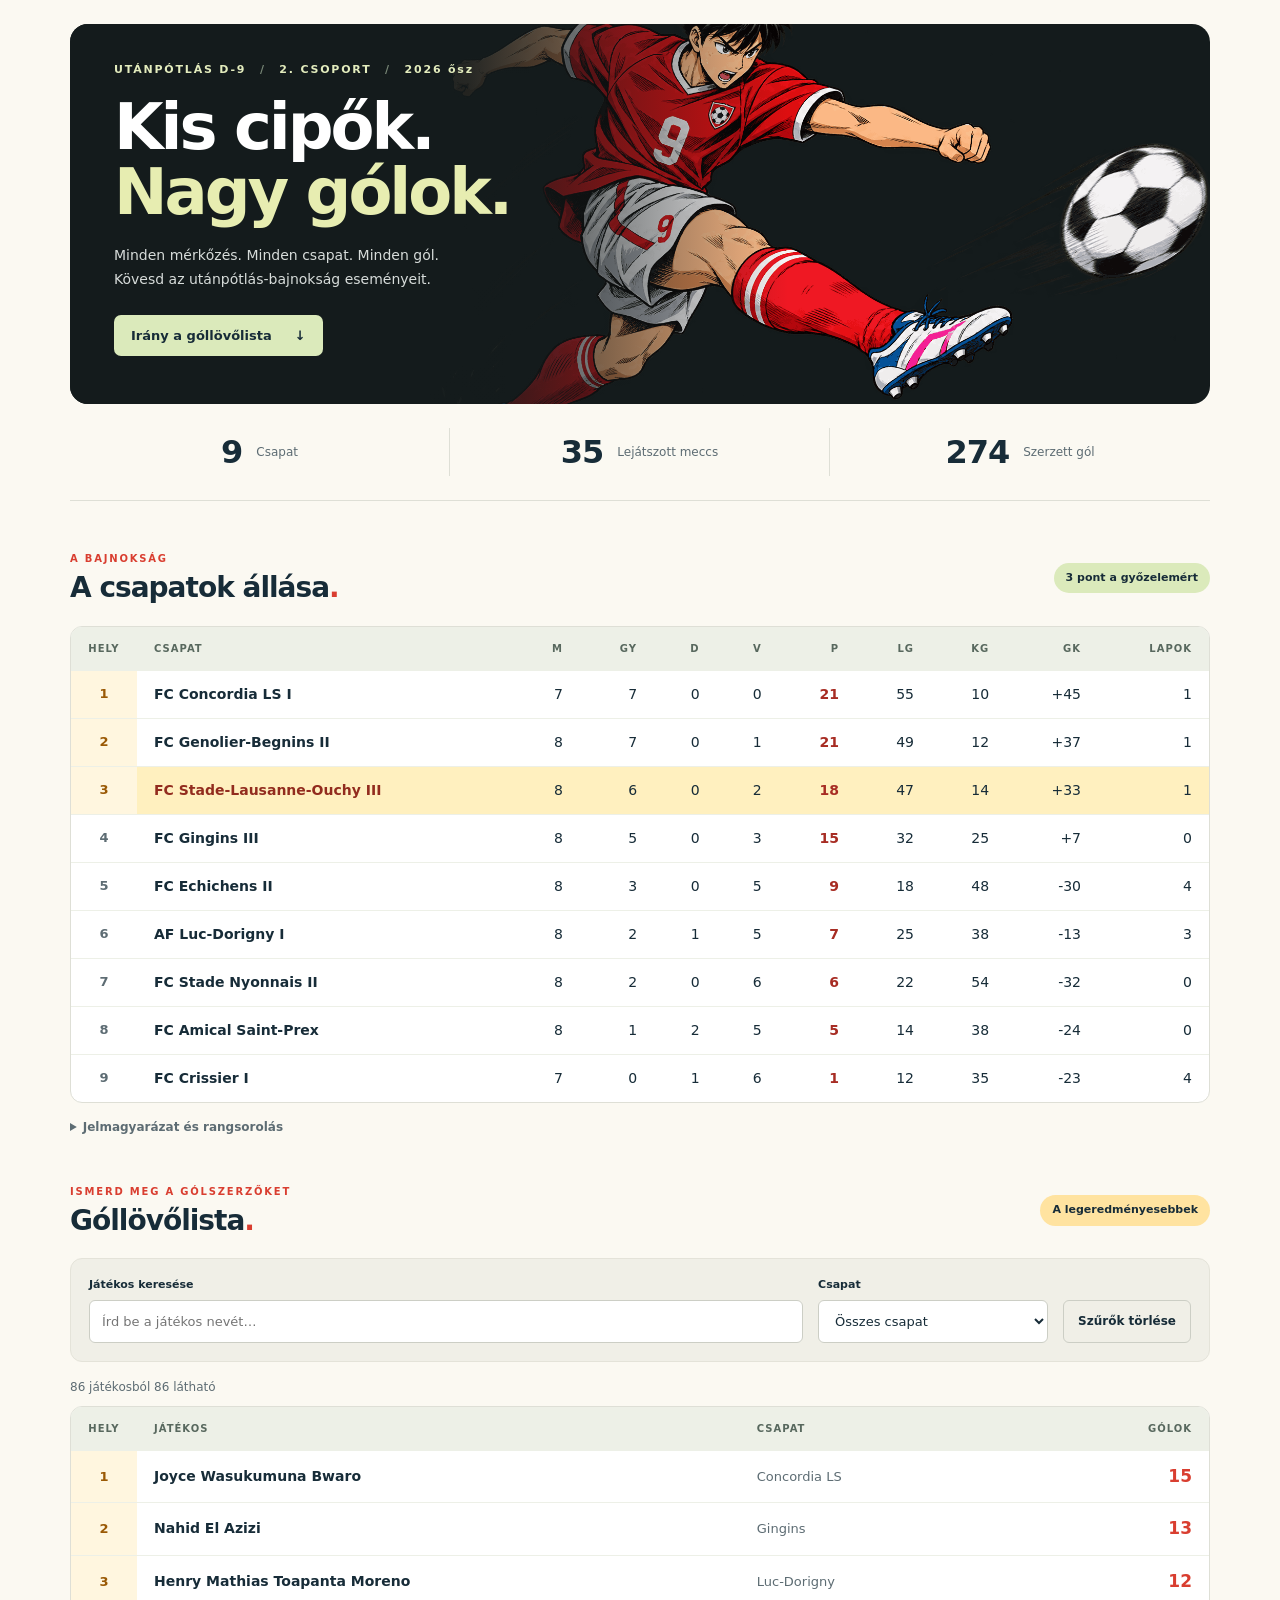
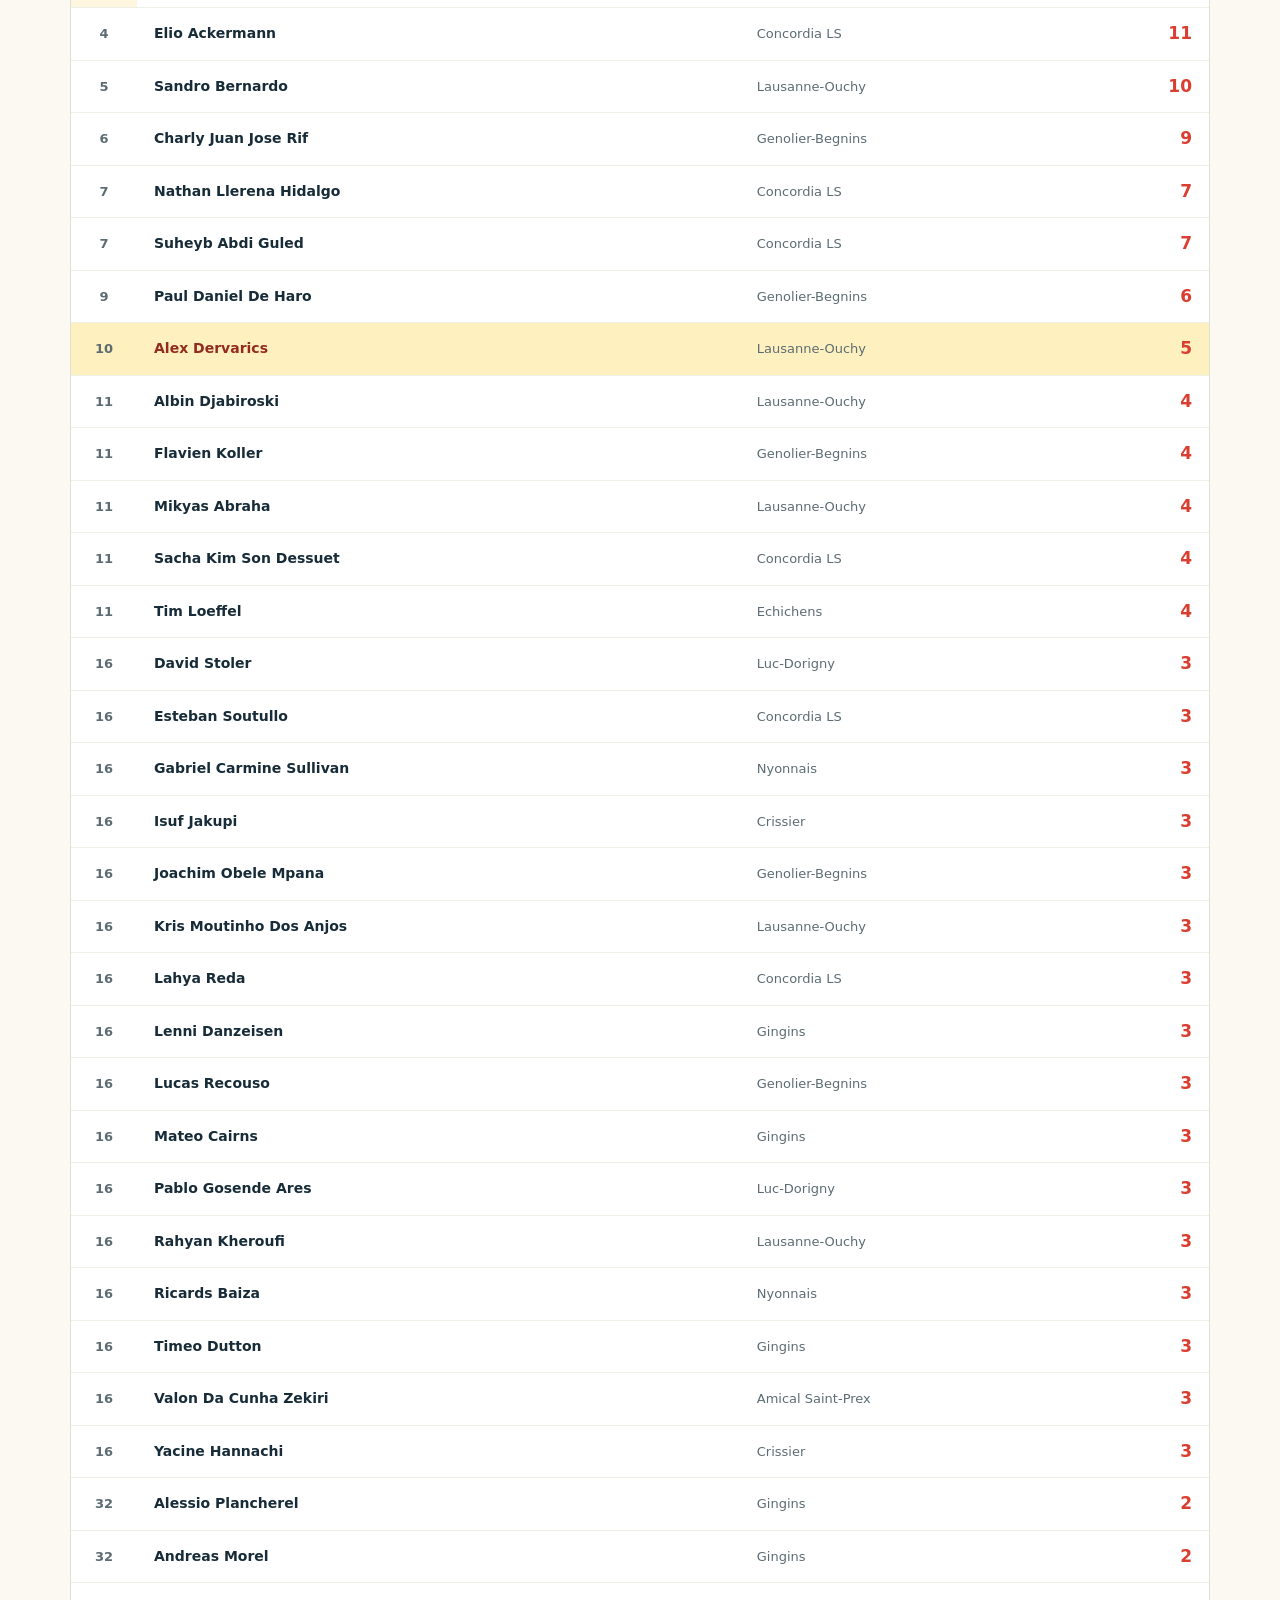
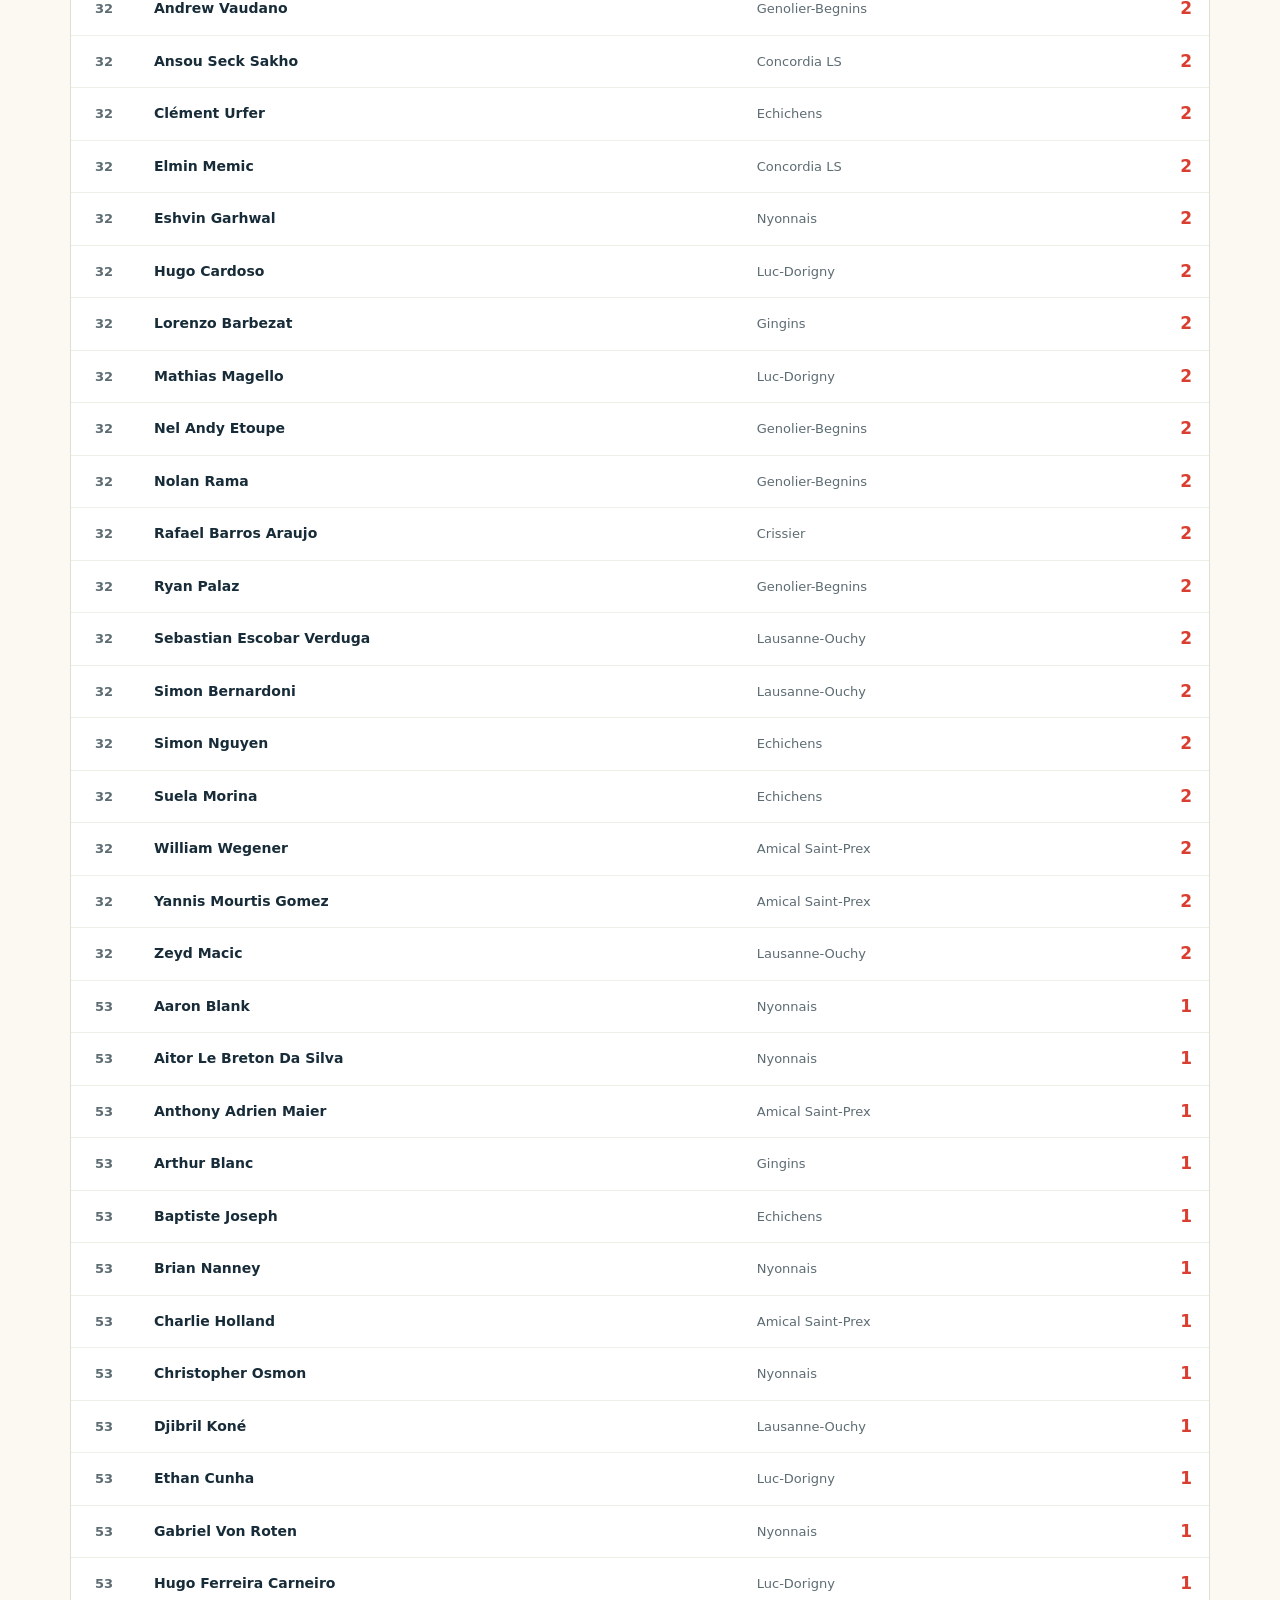
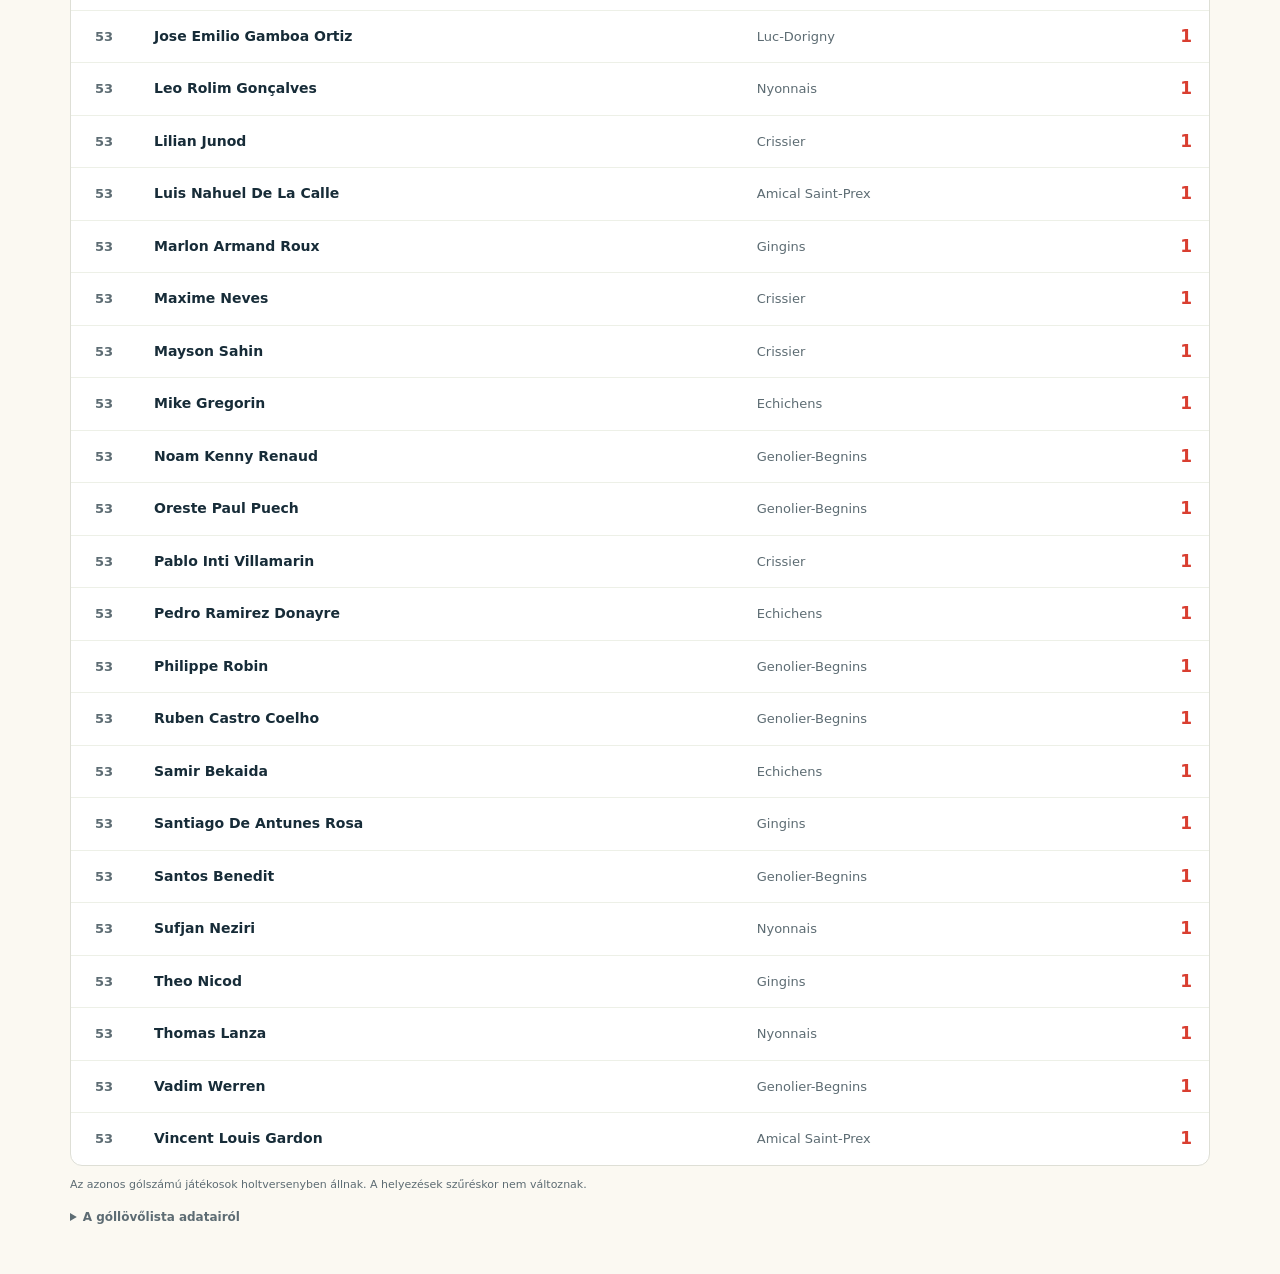
==== foci/index.html @ 8357b00b "adding the kids soccer standing for 2026nov14" ====
<!doctype html>
<html lang="hu">
<head>
<meta charset="utf-8">
<meta name="viewport" content="width=device-width, initial-scale=1">
<title>Juniors D-9 · Tabella és góllövőlista</title>
<link rel="stylesheet" href="page.css">
</head>
<body>

<main>
<section class="hero" aria-labelledby="hero-title">
<img class="striker" src="striker.png" alt="Piros mezben labdába rúgó futballistát ábrázoló illusztráció">
<div class="hero-copy"><p class="eyebrow">UTÁNPÓTLÁS D-9 <span> / </span> 2. CSOPORT <span> / </span> 2026 ősz</p><h1 id="hero-title">Kis cipők.<br><span>Nagy gólok.</span></h1><p class="hero-description">Minden mérkőzés. Minden csapat. Minden gól.<br>Kövesd az utánpótlás-bajnokság eseményeit.</p><a class="hero-link" href="#scorers">Irány a góllövőlista <span aria-hidden="true">↓</span></a></div>

</section>
<div class="stats" aria-label="A bajnokság számokban"><div><strong>9</strong><span>Csapat</span></div><div><strong>35</strong><span>Lejátszott meccs</span></div><div><strong>274</strong><span>Szerzett gól</span></div></div>
<section id="standings" class="section" aria-labelledby="standings-title">
<div class="section-heading"><div><p class="eyebrow">A BAJNOKSÁG</p><h2 id="standings-title">A csapatok állása<span class="accent">.</span></h2></div><span class="section-tag">3 pont a győzelemért</span></div>
<div class="scroll standings" role="region" aria-label="Csapatok tabellája" tabindex="0"><table aria-label="Csapatok tabellája"><thead><tr><th scope="col">Hely</th><th scope="col">Csapat</th><th scope="col">M</th><th scope="col">Gy</th><th scope="col">D</th><th scope="col">V</th><th scope="col">P</th><th scope="col">LG</th><th scope="col">KG</th><th scope="col">GK</th><th scope="col">Lapok</th></tr></thead><tbody><tr class="rank-top"><td>1</td><td>FC Concordia LS I</td><td>7</td><td>7</td><td>0</td><td>0</td><td>21</td><td>55</td><td>10</td><td>+45</td><td>1</td></tr><tr class="rank-top"><td>2</td><td>FC Genolier-Begnins II</td><td>8</td><td>7</td><td>0</td><td>1</td><td>21</td><td>49</td><td>12</td><td>+37</td><td>1</td></tr><tr class="rank-top highlight"><td>3</td><td>FC Stade-Lausanne-Ouchy III</td><td>8</td><td>6</td><td>0</td><td>2</td><td>18</td><td>47</td><td>14</td><td>+33</td><td>1</td></tr><tr class=""><td>4</td><td>FC Gingins III</td><td>8</td><td>5</td><td>0</td><td>3</td><td>15</td><td>32</td><td>25</td><td>+7</td><td>0</td></tr><tr class=""><td>5</td><td>FC Echichens II</td><td>8</td><td>3</td><td>0</td><td>5</td><td>9</td><td>18</td><td>48</td><td>-30</td><td>4</td></tr><tr class=""><td>6</td><td>AF Luc-Dorigny I</td><td>8</td><td>2</td><td>1</td><td>5</td><td>7</td><td>25</td><td>38</td><td>-13</td><td>3</td></tr><tr class=""><td>7</td><td>FC Stade Nyonnais II</td><td>8</td><td>2</td><td>0</td><td>6</td><td>6</td><td>22</td><td>54</td><td>-32</td><td>0</td></tr><tr class=""><td>8</td><td>FC Amical Saint-Prex</td><td>8</td><td>1</td><td>2</td><td>5</td><td>5</td><td>14</td><td>38</td><td>-24</td><td>0</td></tr><tr class=""><td>9</td><td>FC Crissier I</td><td>7</td><td>0</td><td>1</td><td>6</td><td>1</td><td>12</td><td>35</td><td>-23</td><td>4</td></tr></tbody></table></div>
<details class="table-key"><summary>Jelmagyarázat és rangsorolás</summary><p>M: mérkőzés · Gy: győzelem · D: döntetlen · V: vereség · P: pont · LG: lőtt gól · KG: kapott gól · GK: gólkülönbség.</p><p>A lapok száma a beszámított mérkőzések jegyzőkönyvében rögzített sárga és piros lapokat tartalmazza; minden lap egynek számít. 0 lapot nem sikerült csapathoz rendelni. A jegyzőkönyvek hiányosak lehetnek. A lapok száma a fair playről ad tájékoztatást, és nem befolyásolja a tabellát.</p><p>A sorrendet a pontszám, a gólkülönbség, a lőtt gólok száma, végül a csapat neve határozza meg. Ez eltérhet a bajnokság hivatalos szabályaitól.</p></details>
</section>
<section id="scorers" class="section" aria-labelledby="scorers-title">
<div class="section-heading"><div><p class="eyebrow">ISMERD MEG A GÓLSZERZŐKET</p><h2 id="scorers-title">Góllövőlista<span class="accent">.</span></h2></div><span class="section-tag gold">A legeredményesebbek</span></div>
<div class="filters" hidden><div class="search-field"><label for="player-search">Játékos keresése</label><input id="player-search" type="search" placeholder="Írd be a játékos nevét…" autocomplete="off"></div><div class="team-field"><label for="team-filter">Csapat</label><select id="team-filter"><option value="">Összes csapat</option></select></div><button id="reset" type="button">Szűrők törlése</button></div>
<p id="filter-status" class="filter-status" role="status" hidden></p>
<div class="scroll scorers" role="region" aria-label="Góllövőlista" tabindex="0"><table aria-label="Góllövőlista"><thead><tr><th scope="col">Hely</th><th scope="col">Játékos</th><th scope="col">Csapat</th><th scope="col">Gólok</th></tr></thead><tbody><tr class="rank-top"><td>1</td><td>Joyce Wasukumuna Bwaro</td><td>Concordia LS</td><td>15</td></tr><tr class="rank-top"><td>2</td><td>Nahid El Azizi</td><td>Gingins</td><td>13</td></tr><tr class="rank-top"><td>3</td><td>Henry Mathias Toapanta Moreno</td><td>Luc-Dorigny</td><td>12</td></tr><tr class=""><td>4</td><td>Elio Ackermann</td><td>Concordia LS</td><td>11</td></tr><tr class=""><td>5</td><td>Sandro Bernardo</td><td>Lausanne-Ouchy</td><td>10</td></tr><tr class=""><td>6</td><td>Charly Juan Jose Rif</td><td>Genolier-Begnins</td><td>9</td></tr><tr class=""><td>7</td><td>Nathan Llerena Hidalgo</td><td>Concordia LS</td><td>7</td></tr><tr class=""><td>7</td><td>Suheyb Abdi Guled</td><td>Concordia LS</td><td>7</td></tr><tr class=""><td>9</td><td>Paul Daniel De Haro</td><td>Genolier-Begnins</td><td>6</td></tr><tr class="highlight"><td>10</td><td>Alex Dervarics</td><td>Lausanne-Ouchy</td><td>5</td></tr><tr class=""><td>11</td><td>Albin Djabiroski</td><td>Lausanne-Ouchy</td><td>4</td></tr><tr class=""><td>11</td><td>Flavien Koller</td><td>Genolier-Begnins</td><td>4</td></tr><tr class=""><td>11</td><td>Mikyas Abraha</td><td>Lausanne-Ouchy</td><td>4</td></tr><tr class=""><td>11</td><td>Sacha Kim Son Dessuet</td><td>Concordia LS</td><td>4</td></tr><tr class=""><td>11</td><td>Tim Loeffel</td><td>Echichens</td><td>4</td></tr><tr class=""><td>16</td><td>David Stoler</td><td>Luc-Dorigny</td><td>3</td></tr><tr class=""><td>16</td><td>Esteban Soutullo</td><td>Concordia LS</td><td>3</td></tr><tr class=""><td>16</td><td>Gabriel Carmine Sullivan</td><td>Nyonnais</td><td>3</td></tr><tr class=""><td>16</td><td>Isuf Jakupi</td><td>Crissier</td><td>3</td></tr><tr class=""><td>16</td><td>Joachim Obele Mpana</td><td>Genolier-Begnins</td><td>3</td></tr><tr class=""><td>16</td><td>Kris Moutinho Dos Anjos</td><td>Lausanne-Ouchy</td><td>3</td></tr><tr class=""><td>16</td><td>Lahya Reda</td><td>Concordia LS</td><td>3</td></tr><tr class=""><td>16</td><td>Lenni Danzeisen</td><td>Gingins</td><td>3</td></tr><tr class=""><td>16</td><td>Lucas Recouso</td><td>Genolier-Begnins</td><td>3</td></tr><tr class=""><td>16</td><td>Mateo Cairns</td><td>Gingins</td><td>3</td></tr><tr class=""><td>16</td><td>Pablo Gosende Ares</td><td>Luc-Dorigny</td><td>3</td></tr><tr class=""><td>16</td><td>Rahyan Kheroufi</td><td>Lausanne-Ouchy</td><td>3</td></tr><tr class=""><td>16</td><td>Ricards Baiza</td><td>Nyonnais</td><td>3</td></tr><tr class=""><td>16</td><td>Timeo Dutton</td><td>Gingins</td><td>3</td></tr><tr class=""><td>16</td><td>Valon Da Cunha Zekiri</td><td>Amical Saint-Prex</td><td>3</td></tr><tr class=""><td>16</td><td>Yacine Hannachi</td><td>Crissier</td><td>3</td></tr><tr class=""><td>32</td><td>Alessio Plancherel</td><td>Gingins</td><td>2</td></tr><tr class=""><td>32</td><td>Andreas Morel</td><td>Gingins</td><td>2</td></tr><tr class=""><td>32</td><td>Andrew Vaudano</td><td>Genolier-Begnins</td><td>2</td></tr><tr class=""><td>32</td><td>Ansou Seck Sakho</td><td>Concordia LS</td><td>2</td></tr><tr class=""><td>32</td><td>Clément Urfer</td><td>Echichens</td><td>2</td></tr><tr class=""><td>32</td><td>Elmin Memic</td><td>Concordia LS</td><td>2</td></tr><tr class=""><td>32</td><td>Eshvin Garhwal</td><td>Nyonnais</td><td>2</td></tr><tr class=""><td>32</td><td>Hugo Cardoso</td><td>Luc-Dorigny</td><td>2</td></tr><tr class=""><td>32</td><td>Lorenzo Barbezat</td><td>Gingins</td><td>2</td></tr><tr class=""><td>32</td><td>Mathias Magello</td><td>Luc-Dorigny</td><td>2</td></tr><tr class=""><td>32</td><td>Nel Andy Etoupe</td><td>Genolier-Begnins</td><td>2</td></tr><tr class=""><td>32</td><td>Nolan Rama</td><td>Genolier-Begnins</td><td>2</td></tr><tr class=""><td>32</td><td>Rafael Barros Araujo</td><td>Crissier</td><td>2</td></tr><tr class=""><td>32</td><td>Ryan Palaz</td><td>Genolier-Begnins</td><td>2</td></tr><tr class=""><td>32</td><td>Sebastian Escobar Verduga</td><td>Lausanne-Ouchy</td><td>2</td></tr><tr class=""><td>32</td><td>Simon Bernardoni</td><td>Lausanne-Ouchy</td><td>2</td></tr><tr class=""><td>32</td><td>Simon Nguyen</td><td>Echichens</td><td>2</td></tr><tr class=""><td>32</td><td>Suela Morina</td><td>Echichens</td><td>2</td></tr><tr class=""><td>32</td><td>William Wegener</td><td>Amical Saint-Prex</td><td>2</td></tr><tr class=""><td>32</td><td>Yannis Mourtis Gomez</td><td>Amical Saint-Prex</td><td>2</td></tr><tr class=""><td>32</td><td>Zeyd Macic</td><td>Lausanne-Ouchy</td><td>2</td></tr><tr class=""><td>53</td><td>Aaron Blank</td><td>Nyonnais</td><td>1</td></tr><tr class=""><td>53</td><td>Aitor Le Breton Da Silva</td><td>Nyonnais</td><td>1</td></tr><tr class=""><td>53</td><td>Anthony Adrien Maier</td><td>Amical Saint-Prex</td><td>1</td></tr><tr class=""><td>53</td><td>Arthur Blanc</td><td>Gingins</td><td>1</td></tr><tr class=""><td>53</td><td>Baptiste Joseph</td><td>Echichens</td><td>1</td></tr><tr class=""><td>53</td><td>Brian Nanney</td><td>Nyonnais</td><td>1</td></tr><tr class=""><td>53</td><td>Charlie Holland</td><td>Amical Saint-Prex</td><td>1</td></tr><tr class=""><td>53</td><td>Christopher Osmon</td><td>Nyonnais</td><td>1</td></tr><tr class=""><td>53</td><td>Djibril Koné</td><td>Lausanne-Ouchy</td><td>1</td></tr><tr class=""><td>53</td><td>Ethan Cunha</td><td>Luc-Dorigny</td><td>1</td></tr><tr class=""><td>53</td><td>Gabriel Von Roten</td><td>Nyonnais</td><td>1</td></tr><tr class=""><td>53</td><td>Hugo Ferreira Carneiro</td><td>Luc-Dorigny</td><td>1</td></tr><tr class=""><td>53</td><td>Jose Emilio Gamboa Ortiz</td><td>Luc-Dorigny</td><td>1</td></tr><tr class=""><td>53</td><td>Leo Rolim Gonçalves</td><td>Nyonnais</td><td>1</td></tr><tr class=""><td>53</td><td>Lilian Junod</td><td>Crissier</td><td>1</td></tr><tr class=""><td>53</td><td>Luis Nahuel De La Calle</td><td>Amical Saint-Prex</td><td>1</td></tr><tr class=""><td>53</td><td>Marlon Armand Roux</td><td>Gingins</td><td>1</td></tr><tr class=""><td>53</td><td>Maxime Neves</td><td>Crissier</td><td>1</td></tr><tr class=""><td>53</td><td>Mayson Sahin</td><td>Crissier</td><td>1</td></tr><tr class=""><td>53</td><td>Mike Gregorin</td><td>Echichens</td><td>1</td></tr><tr class=""><td>53</td><td>Noam Kenny Renaud</td><td>Genolier-Begnins</td><td>1</td></tr><tr class=""><td>53</td><td>Oreste Paul Puech</td><td>Genolier-Begnins</td><td>1</td></tr><tr class=""><td>53</td><td>Pablo Inti Villamarin</td><td>Crissier</td><td>1</td></tr><tr class=""><td>53</td><td>Pedro Ramirez Donayre</td><td>Echichens</td><td>1</td></tr><tr class=""><td>53</td><td>Philippe Robin</td><td>Genolier-Begnins</td><td>1</td></tr><tr class=""><td>53</td><td>Ruben Castro Coelho</td><td>Genolier-Begnins</td><td>1</td></tr><tr class=""><td>53</td><td>Samir Bekaida</td><td>Echichens</td><td>1</td></tr><tr class=""><td>53</td><td>Santiago De Antunes Rosa</td><td>Gingins</td><td>1</td></tr><tr class=""><td>53</td><td>Santos Benedit</td><td>Genolier-Begnins</td><td>1</td></tr><tr class=""><td>53</td><td>Sufjan Neziri</td><td>Nyonnais</td><td>1</td></tr><tr class=""><td>53</td><td>Theo Nicod</td><td>Gingins</td><td>1</td></tr><tr class=""><td>53</td><td>Thomas Lanza</td><td>Nyonnais</td><td>1</td></tr><tr class=""><td>53</td><td>Vadim Werren</td><td>Genolier-Begnins</td><td>1</td></tr><tr class=""><td>53</td><td>Vincent Louis Gardon</td><td>Amical Saint-Prex</td><td>1</td></tr></tbody></table></div>
<p id="empty" class="empty" hidden>Nincs találat. Próbálj másik nevet vagy csapatot.</p>
<p class="scorer-key">Az azonos gólszámú játékosok holtversenyben állnak. A helyezések szűréskor nem változnak.</p>
<details class="data-note"><summary>A góllövőlista adatairól</summary><p>239 név szerint rögzített gól és 4 öngól szerepel a jegyzőkönyvekben; a mérkőzések eredményei összesen 274 gólt tartalmaznak. 0 gól szerzőjét nem sikerült azonosítani. A gólszerzők adatai hiányosak lehetnek.</p><p>Az öngólok nem számítanak bele a játékosok góljainak számába. A hiányos meccsjegyzőkönyvek és a játék nélküli eredmények eltérést okozhatnak a gólszerzők és a mérkőzések góljainak összesítése között.</p></details>
</section>
</main>

<script src="page.js"></script>
</body>
</html>
---- foci/page.css ----
:root{--ink:#172c38;--muted:#5d6c73;--paper:#fbf9f2;--red:#d93e30;--line:#dedfd6;--green:#dbeabb;--gold:#ffe3a0}*{box-sizing:border-box}html{scroll-behavior:smooth;scroll-padding-top:24px}body{margin:0;background:var(--paper);color:var(--ink);font:16px/1.5 system-ui,-apple-system,BlinkMacSystemFont,"Segoe UI",sans-serif}a{color:inherit}button,input,select{font:inherit}button,a,input,select,summary{-webkit-tap-highlight-color:transparent}:focus-visible{outline:3px solid #217baf;outline-offset:4px}[hidden]{display:none!important}.topbar,main,footer{max-width:1140px;margin:auto}.topbar{display:flex;justify-content:space-between;align-items:center;gap:24px;padding:25px 0}.brand{text-decoration:none;font-size:17px;font-weight:900;letter-spacing:-.6px;display:flex;align-items:center;gap:9px}.brand-ball{font-size:25px}.junior{background:var(--green);padding:3px 7px;border-radius:4px;font-size:9px;letter-spacing:1px;margin-left:4px}nav{display:flex;gap:27px;font-size:13px;font-weight:700}nav a{text-decoration:none}nav a:hover{text-decoration:underline}.hero{position:relative;isolation:isolate;overflow:hidden;min-height:380px;background:#141b1c;border-radius:18px;color:white}.striker{position:absolute;right:0;top:0;width:69%;height:100%;object-fit:cover;object-position:center 45%;z-index:-2}.hero:after{content:"";position:absolute;inset:0;background:linear-gradient(90deg,#141b1c 24%,rgba(20,27,28,.92) 35%,rgba(20,27,28,0) 63%);z-index:-1}.hero-copy{padding:38px 44px;position:relative;max-width:500px}.eyebrow{font-size:11px;letter-spacing:1.8px;font-weight:850;margin:0 0 12px}.hero .eyebrow{color:#e3ecbd}.eyebrow span{padding:0 8px;color:#788777}h1{font-size:clamp(40px,5vw,64px);line-height:1.02;letter-spacing:-3px;margin:16px 0;font-weight:900}h1 span{color:#e7edb1}.hero-description{font-size:14px;color:#d7dcda;line-height:1.7;margin:19px 0 23px}.hero-link{display:inline-flex;gap:23px;align-items:center;background:var(--green);padding:11px 17px;border-radius:7px;color:var(--ink);font-size:13px;text-decoration:none;font-weight:800}.hero-link:hover{background:#eaf4d4}.hero-stamp{position:absolute;right:21px;top:22px;background:var(--gold);color:var(--ink);border-radius:50%;padding:16px 14px;line-height:1;font-size:14px;font-weight:900;transform:rotate(12deg);text-align:center;border:2px dashed #a87729}.stats{display:grid;grid-template-columns:repeat(3,1fr);margin:24px 0 50px;border-bottom:1px solid var(--line);padding-bottom:24px}.stats div{display:flex;align-items:center;justify-content:center;gap:14px;border-right:1px solid var(--line)}.stats div:last-child{border:0}.stats strong{font-size:32px;letter-spacing:-1px;font-weight:900}.stats span{font-size:12px;color:var(--muted)}.section{margin-bottom:48px}.section-heading{display:flex;align-items:center;justify-content:space-between;gap:15px;margin-bottom:21px}.section .eyebrow{color:var(--red);margin-bottom:5px;font-size:10px}h2{font-size:28px;line-height:1.2;letter-spacing:-1px;margin:0;font-weight:850}.accent{color:var(--red)}.section-tag{background:var(--green);font-size:11px;font-weight:750;padding:7px 12px;border-radius:20px;white-space:nowrap}.section-tag.gold{background:var(--gold)}.scroll{overflow-x:auto;border:1px solid var(--line);border-radius:12px;background:white}table{width:100%;border-collapse:collapse;white-space:nowrap;font-size:14px;font-variant-numeric:tabular-nums}th{text-align:left;font-size:10px;letter-spacing:1px;text-transform:uppercase;padding:14px 17px;background:#edf0e7;color:#58685e}td{padding:13px 17px;border-top:1px solid #edf0e7}tbody tr:hover{background:#f9fbf5}td:first-child,th:first-child{width:66px;text-align:center}td:first-child{font-size:13px;font-weight:800;color:var(--muted)}.rank-top td:first-child{color:#9a5905;background:#fff6df}.standings td:nth-child(2),.scorers td:nth-child(2){font-weight:700}.standings th:nth-child(n+3),.standings td:nth-child(n+3){text-align:right}.standings td:nth-child(7){font-weight:850;color:#a72c23}.scorers td:nth-child(3){color:var(--muted);font-size:13px}.scorers th:last-child,.scorers td:last-child{text-align:right}.scorers td:last-child{font-weight:850;color:var(--red);font-size:17px}.table-key,.data-note{font-size:12px;color:var(--muted);margin:15px 0}.table-key summary,.data-note summary{cursor:pointer;font-weight:650;display:list-item}.table-key p,.data-note p{max-width:850px}.filters{display:flex;gap:15px;align-items:end;background:#f0efe7;border:1px solid #e4e3d9;border-radius:12px;padding:18px}.search-field{flex:1}.team-field{width:230px}label{display:block;font-size:11px;font-weight:800;margin-bottom:6px}input,select{width:100%;height:43px;border:1px solid #cccec5;border-radius:6px;background:white;color:var(--ink);padding:9px 12px;font-size:13px}button{height:43px;border:1px solid #cccec5;border-radius:6px;background:transparent;color:var(--ink);padding:0 14px;cursor:pointer;font-size:12px;font-weight:750}button:hover{background:white}.filter-status{font-size:12px;color:var(--muted);margin:16px 0 10px}.empty{text-align:center;background:white;border:1px dashed var(--line);padding:28px;border-radius:8px}.scorer-key{font-size:11px;color:var(--muted)}footer{display:flex;align-items:center;justify-content:space-between;border-top:1px solid var(--line);padding:24px 0 35px;color:var(--muted);font-size:11px}.footer-brand{font-weight:850;color:var(--ink);letter-spacing:.6px}@media(max-width:1200px){.topbar,main,footer{margin-left:24px;margin-right:24px}}@media(max-width:650px){.topbar,main,footer{margin-left:16px;margin-right:16px}.topbar{padding:18px 0;gap:12px;flex-wrap:wrap}.brand{font-size:15px}nav{font-size:12px;gap:18px}.hero{min-height:460px}.striker{width:100%;height:58%;top:auto;bottom:0;object-position:center 35%}.hero:after{background:linear-gradient(180deg,#141b1c 32%,rgba(20,27,28,.85) 47%,transparent 75%)}.hero-copy{padding:27px 24px}.hero h1{font-size:44px;letter-spacing:-2px}.hero-description{font-size:12px;margin:12px 0 16px}.hero-stamp{top:auto;bottom:17px;right:17px;font-size:12px}.stats{margin-bottom:32px;padding-bottom:18px}.stats div{flex-direction:column;gap:0}.stats strong{font-size:27px}.stats span{font-size:10px}.section-heading{align-items:flex-start}h2{font-size:23px}.section-tag{display:none}.filters{flex-wrap:wrap;padding:14px;gap:12px}.search-field{flex-basis:100%}.team-field{flex:1}.section{margin-bottom:32px}td,th{padding:12px}footer{align-items:flex-start;gap:12px;flex-direction:column}.scorers td:nth-child(2){max-width:190px;white-space:normal}.scorers td:nth-child(3){max-width:140px;white-space:normal}}@media(prefers-reduced-motion:reduce){html{scroll-behavior:auto}}
/* Keep the highlight visible even when motion is disabled. */
tr.highlight td{background:#fff0bf;animation:highlight-pulse 3s ease-in-out infinite}
tr.highlight td:nth-child(2){color:#922c1e;font-weight:900}
@keyframes highlight-pulse{0%,100%{background-color:#fff0bf}50%{background-color:#ffd578}}
@media(prefers-reduced-motion:reduce){tr.highlight td{animation:none}}

main{padding-top:24px}
@media(max-width:650px){main{padding-top:16px}}
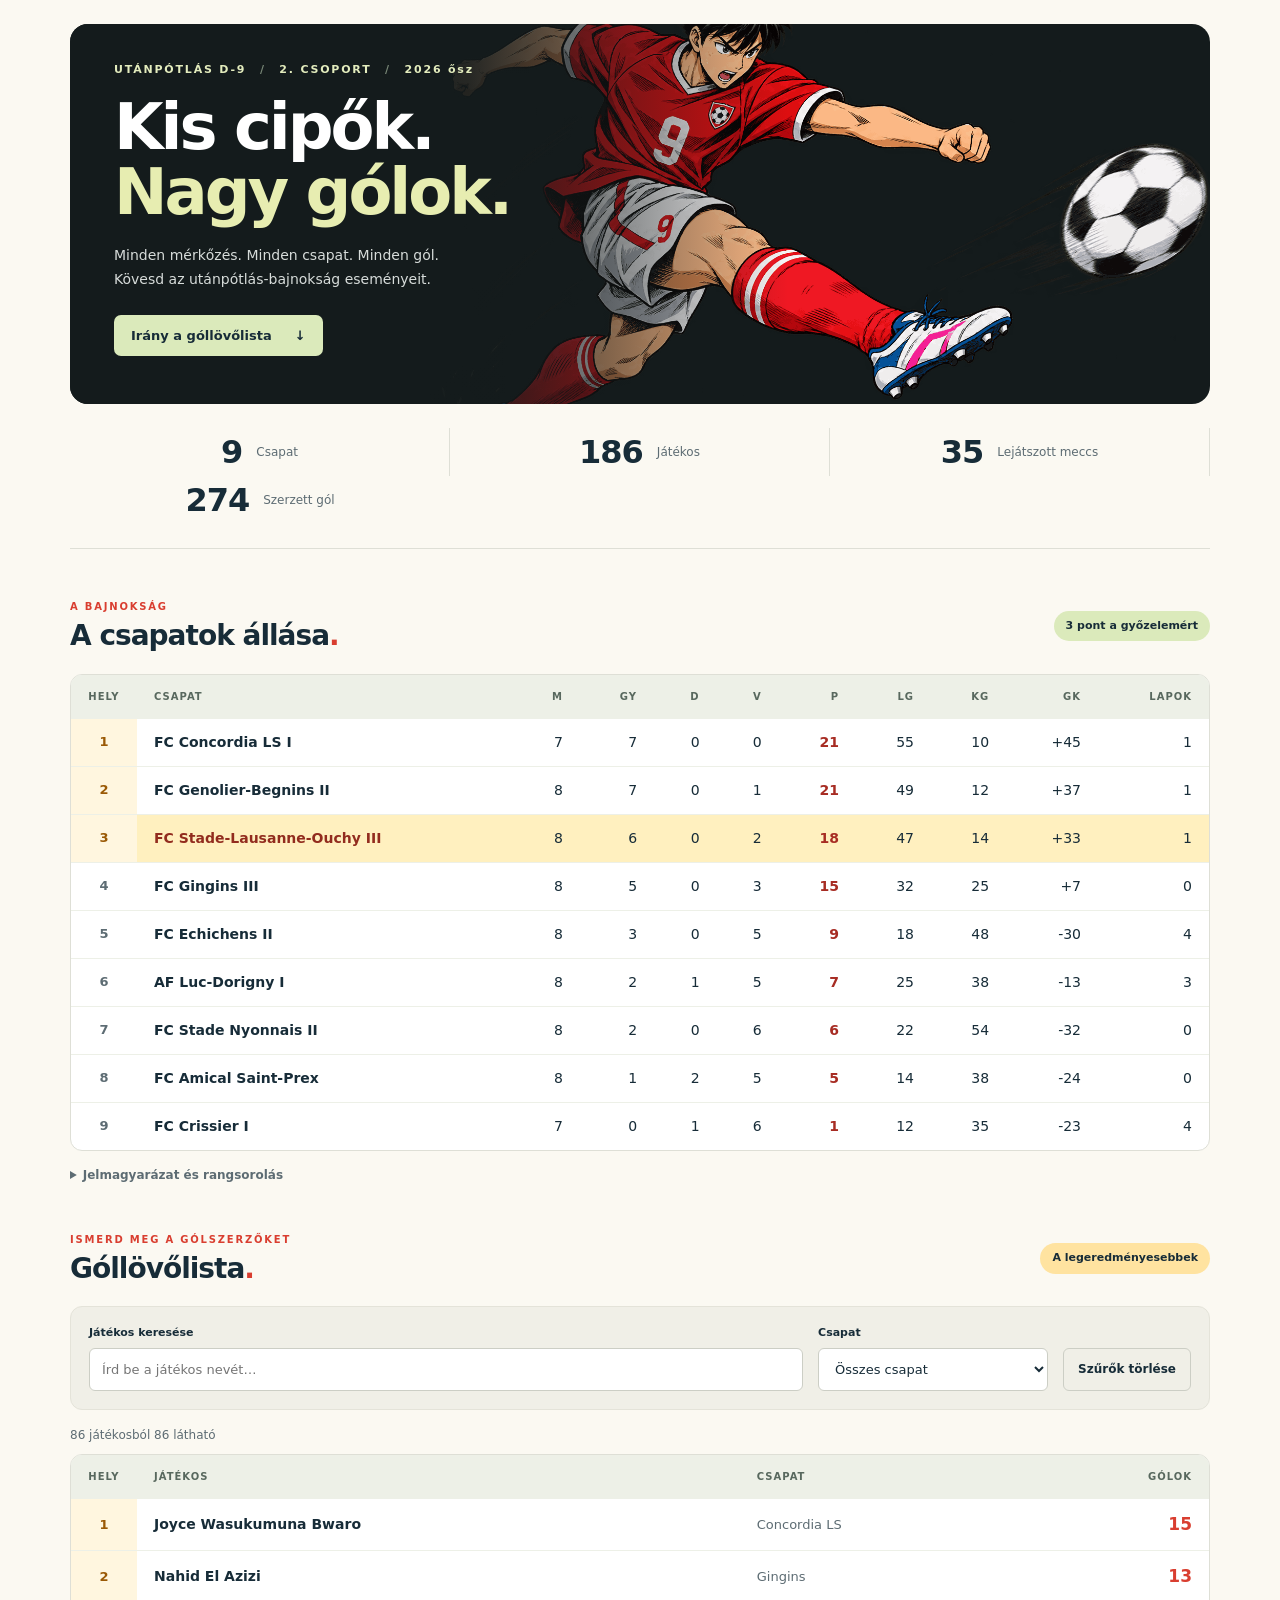
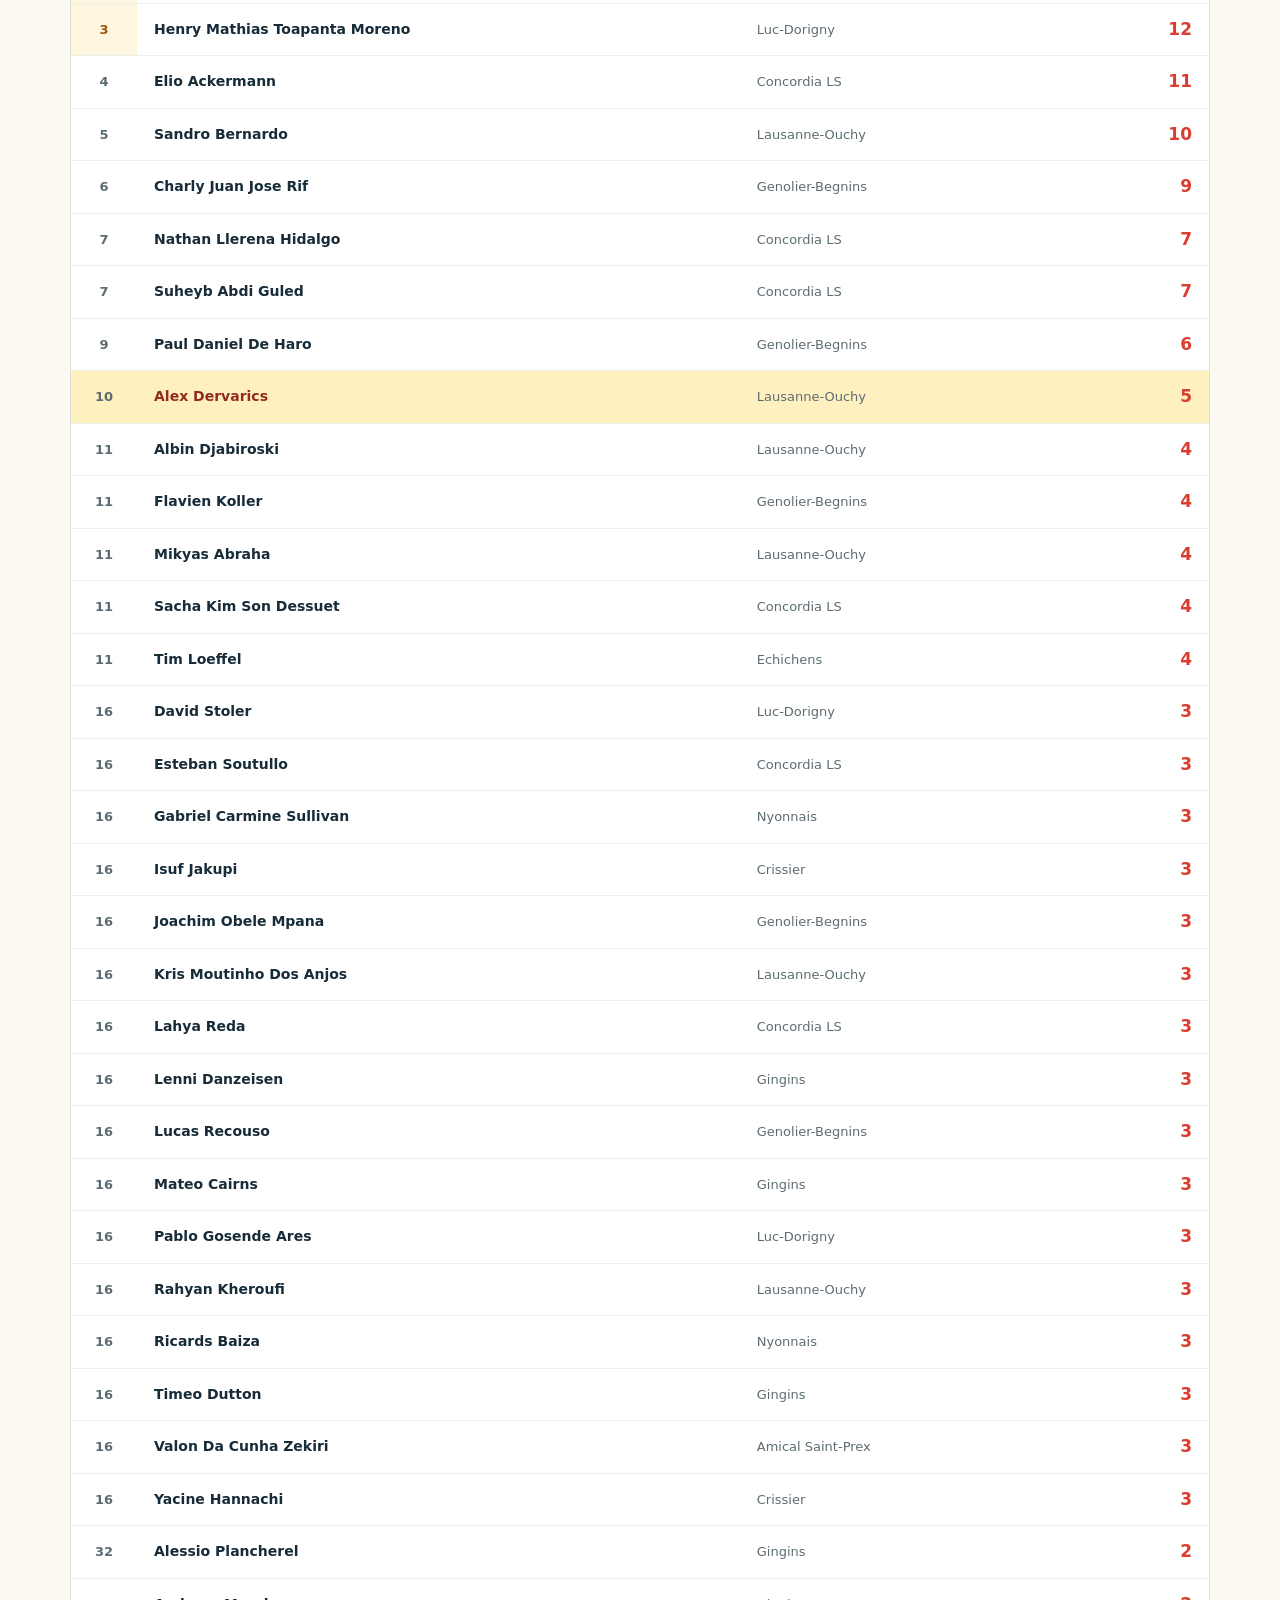
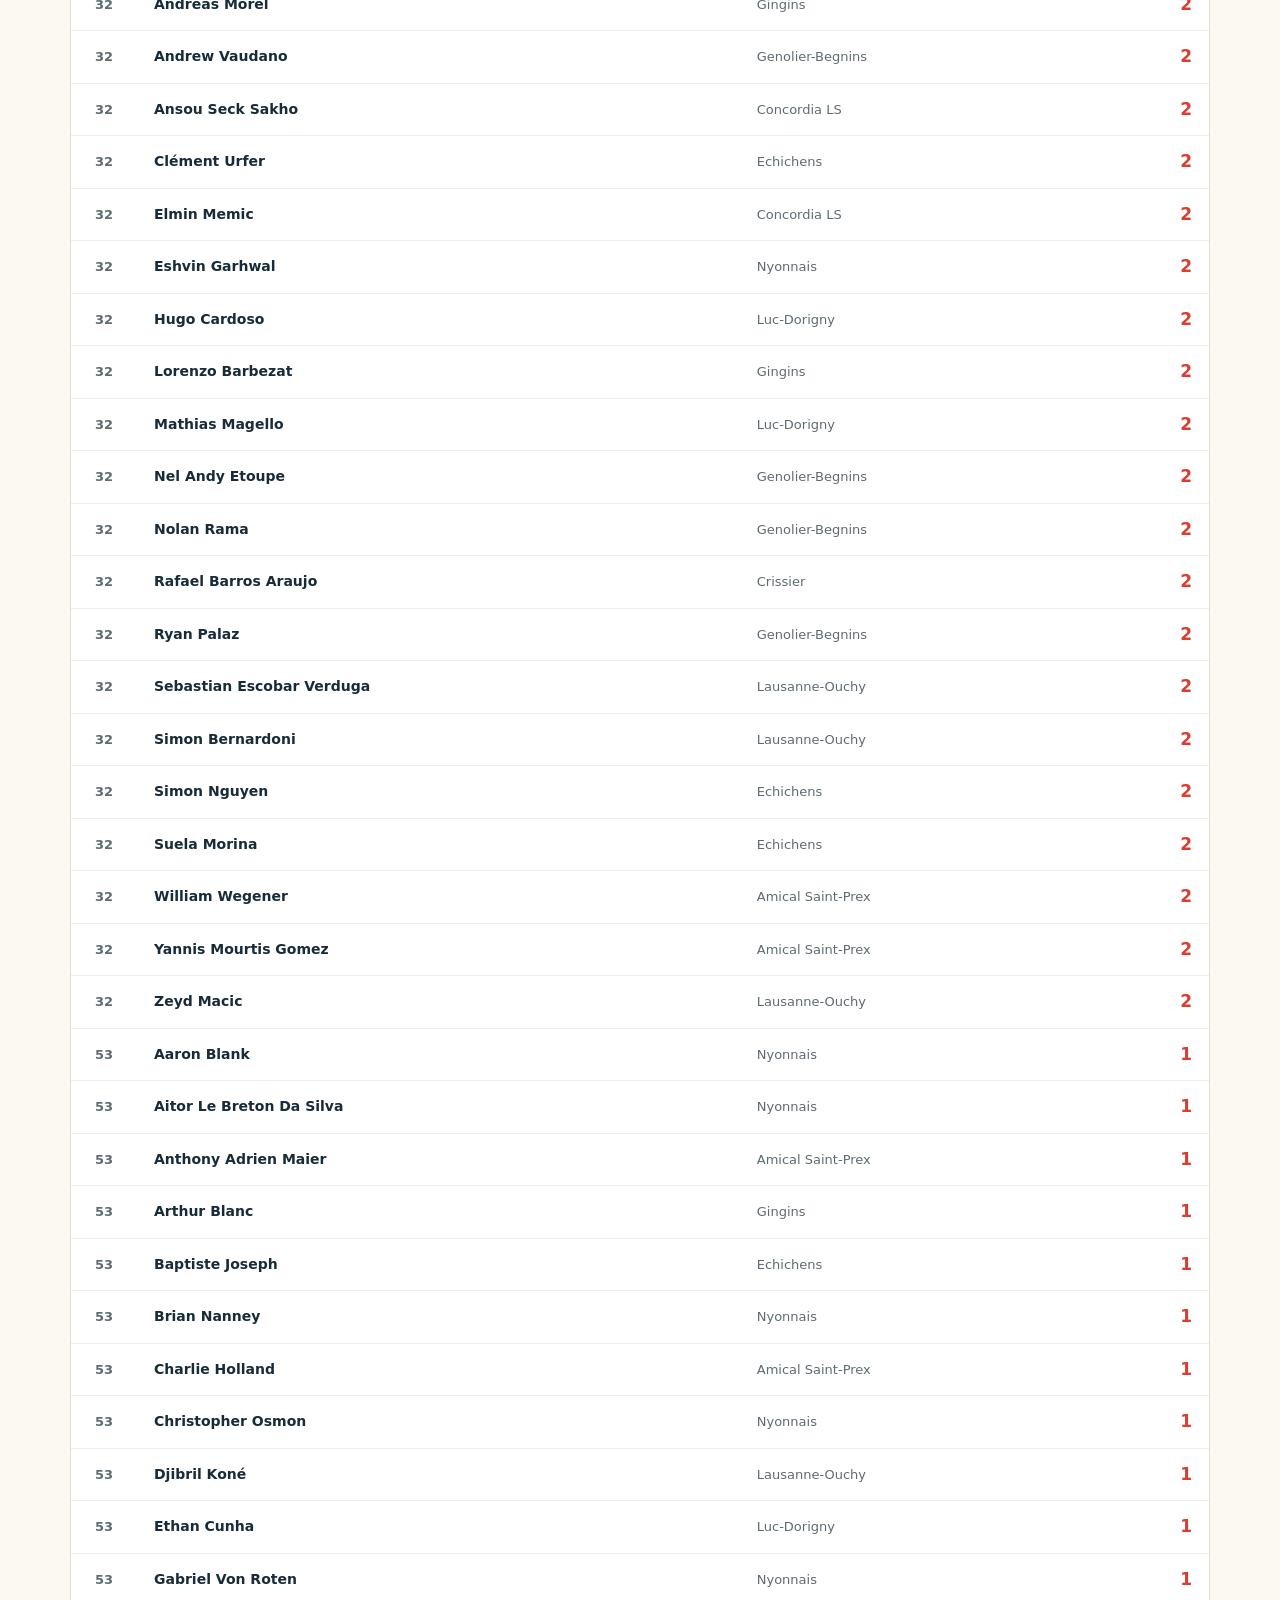
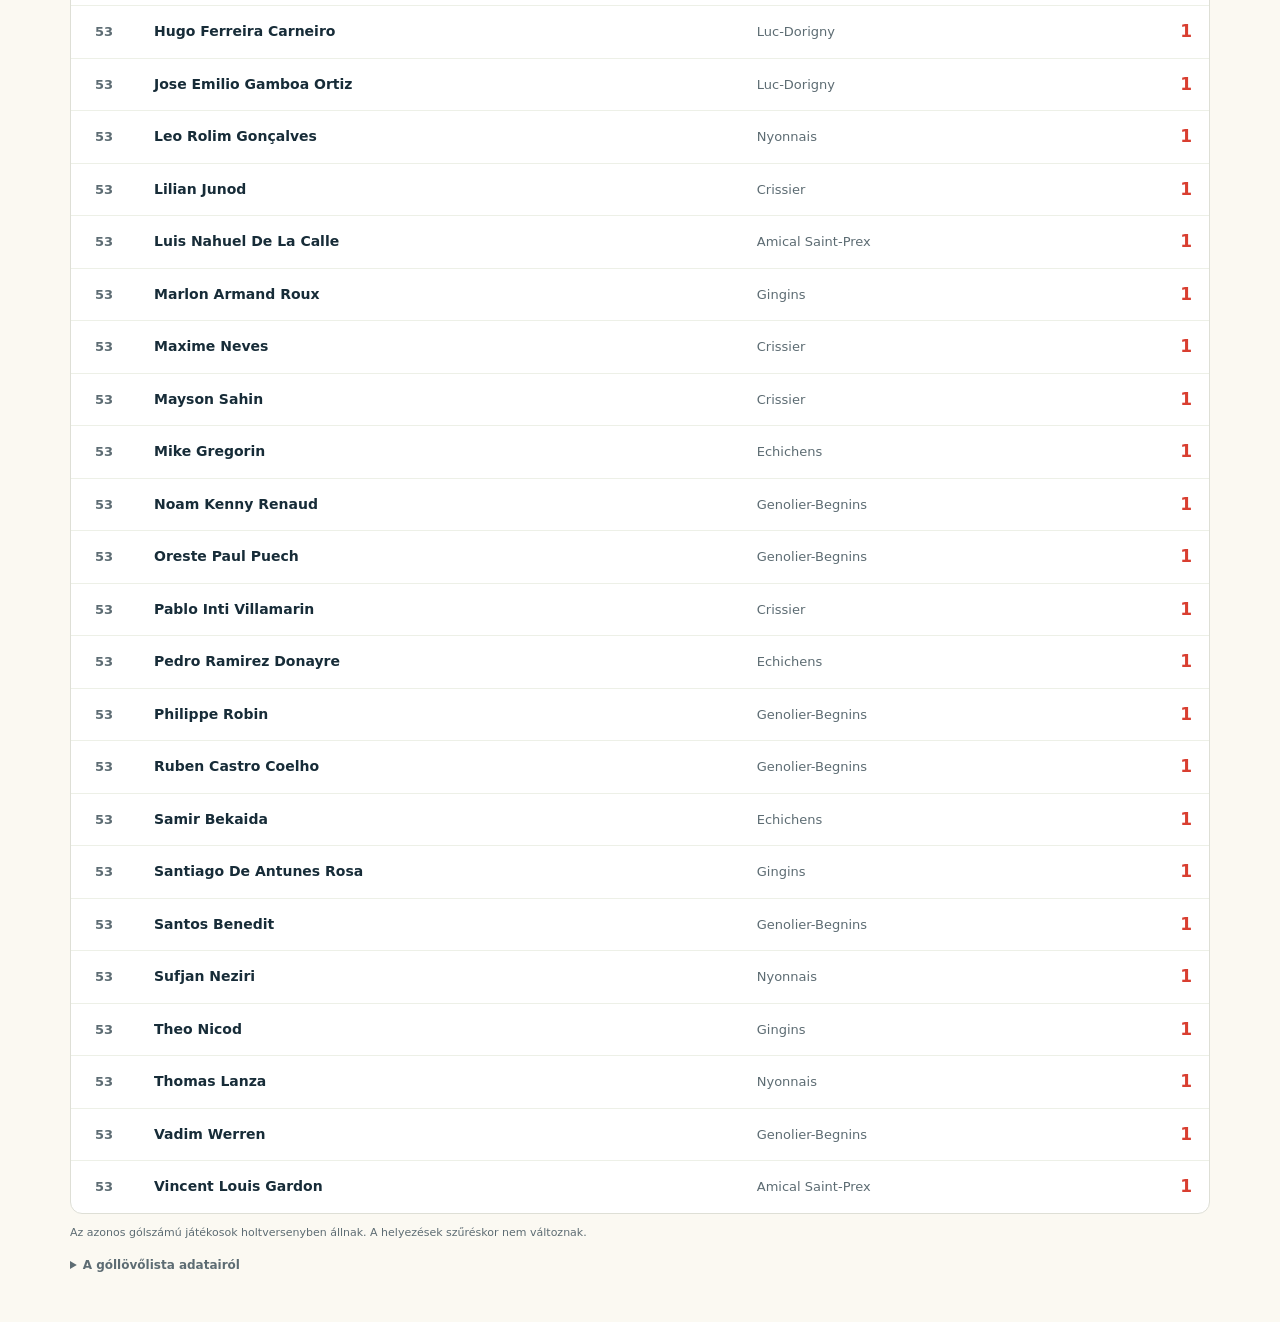
==== commit ba282ef1: "cleaning up the mess of a bad commit" ====
--- a/foci/index.html
+++ b/foci/index.html
@@ -4,6 +4,10 @@
 <meta charset="utf-8">
 <meta name="viewport" content="width=device-width, initial-scale=1">
 <title>Juniors D-9 · Tabella és góllövőlista</title>
+<link rel="icon" href="favicon.ico" sizes="any">
+<link rel="icon" type="image/png" sizes="192x192" href="icon-192.png">
+<link rel="icon" type="image/png" sizes="512x512" href="icon-512.png">
+<link rel="apple-touch-icon" sizes="180x180" href="apple-touch-icon.png">
 <link rel="stylesheet" href="page.css">
 </head>
 <body>
@@ -14,7 +18,7 @@
 <div class="hero-copy"><p class="eyebrow">UTÁNPÓTLÁS D-9 <span> / </span> 2. CSOPORT <span> / </span> 2026 ősz</p><h1 id="hero-title">Kis cipők.<br><span>Nagy gólok.</span></h1><p class="hero-description">Minden mérkőzés. Minden csapat. Minden gól.<br>Kövesd az utánpótlás-bajnokság eseményeit.</p><a class="hero-link" href="#scorers">Irány a góllövőlista <span aria-hidden="true">↓</span></a></div>
 
 </section>
-<div class="stats" aria-label="A bajnokság számokban"><div><strong>9</strong><span>Csapat</span></div><div><strong>35</strong><span>Lejátszott meccs</span></div><div><strong>274</strong><span>Szerzett gól</span></div></div>
+<div class="stats" aria-label="A bajnokság számokban"><div><strong>9</strong><span>Csapat</span></div><div><strong>186</strong><span>Játékos</span></div><div><strong>35</strong><span>Lejátszott meccs</span></div><div><strong>274</strong><span>Szerzett gól</span></div></div>
 <section id="standings" class="section" aria-labelledby="standings-title">
 <div class="section-heading"><div><p class="eyebrow">A BAJNOKSÁG</p><h2 id="standings-title">A csapatok állása<span class="accent">.</span></h2></div><span class="section-tag">3 pont a győzelemért</span></div>
 <div class="scroll standings" role="region" aria-label="Csapatok tabellája" tabindex="0"><table aria-label="Csapatok tabellája"><thead><tr><th scope="col">Hely</th><th scope="col">Csapat</th><th scope="col">M</th><th scope="col">Gy</th><th scope="col">D</th><th scope="col">V</th><th scope="col">P</th><th scope="col">LG</th><th scope="col">KG</th><th scope="col">GK</th><th scope="col">Lapok</th></tr></thead><tbody><tr class="rank-top"><td>1</td><td>FC Concordia LS I</td><td>7</td><td>7</td><td>0</td><td>0</td><td>21</td><td>55</td><td>10</td><td>+45</td><td>1</td></tr><tr class="rank-top"><td>2</td><td>FC Genolier-Begnins II</td><td>8</td><td>7</td><td>0</td><td>1</td><td>21</td><td>49</td><td>12</td><td>+37</td><td>1</td></tr><tr class="rank-top highlight"><td>3</td><td>FC Stade-Lausanne-Ouchy III</td><td>8</td><td>6</td><td>0</td><td>2</td><td>18</td><td>47</td><td>14</td><td>+33</td><td>1</td></tr><tr class=""><td>4</td><td>FC Gingins III</td><td>8</td><td>5</td><td>0</td><td>3</td><td>15</td><td>32</td><td>25</td><td>+7</td><td>0</td></tr><tr class=""><td>5</td><td>FC Echichens II</td><td>8</td><td>3</td><td>0</td><td>5</td><td>9</td><td>18</td><td>48</td><td>-30</td><td>4</td></tr><tr class=""><td>6</td><td>AF Luc-Dorigny I</td><td>8</td><td>2</td><td>1</td><td>5</td><td>7</td><td>25</td><td>38</td><td>-13</td><td>3</td></tr><tr class=""><td>7</td><td>FC Stade Nyonnais II</td><td>8</td><td>2</td><td>0</td><td>6</td><td>6</td><td>22</td><td>54</td><td>-32</td><td>0</td></tr><tr class=""><td>8</td><td>FC Amical Saint-Prex</td><td>8</td><td>1</td><td>2</td><td>5</td><td>5</td><td>14</td><td>38</td><td>-24</td><td>0</td></tr><tr class=""><td>9</td><td>FC Crissier I</td><td>7</td><td>0</td><td>1</td><td>6</td><td>1</td><td>12</td><td>35</td><td>-23</td><td>4</td></tr></tbody></table></div>
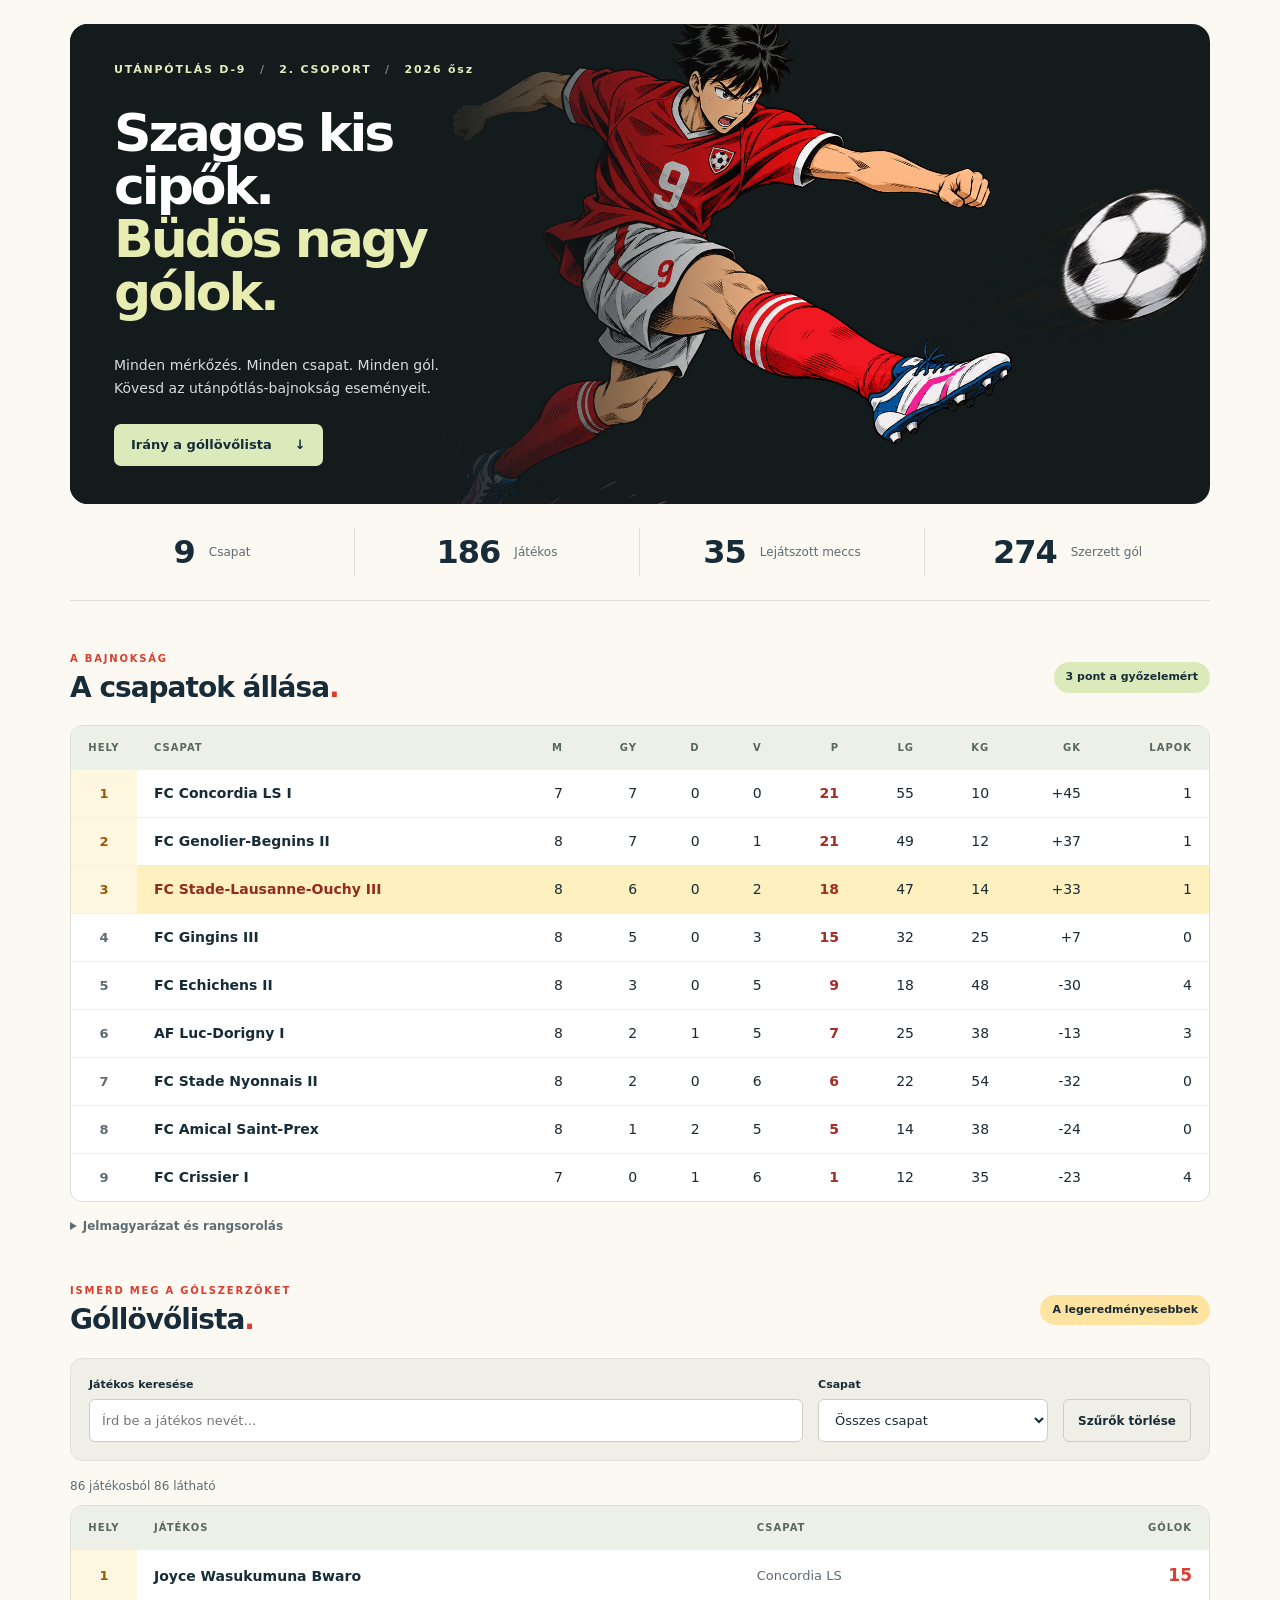
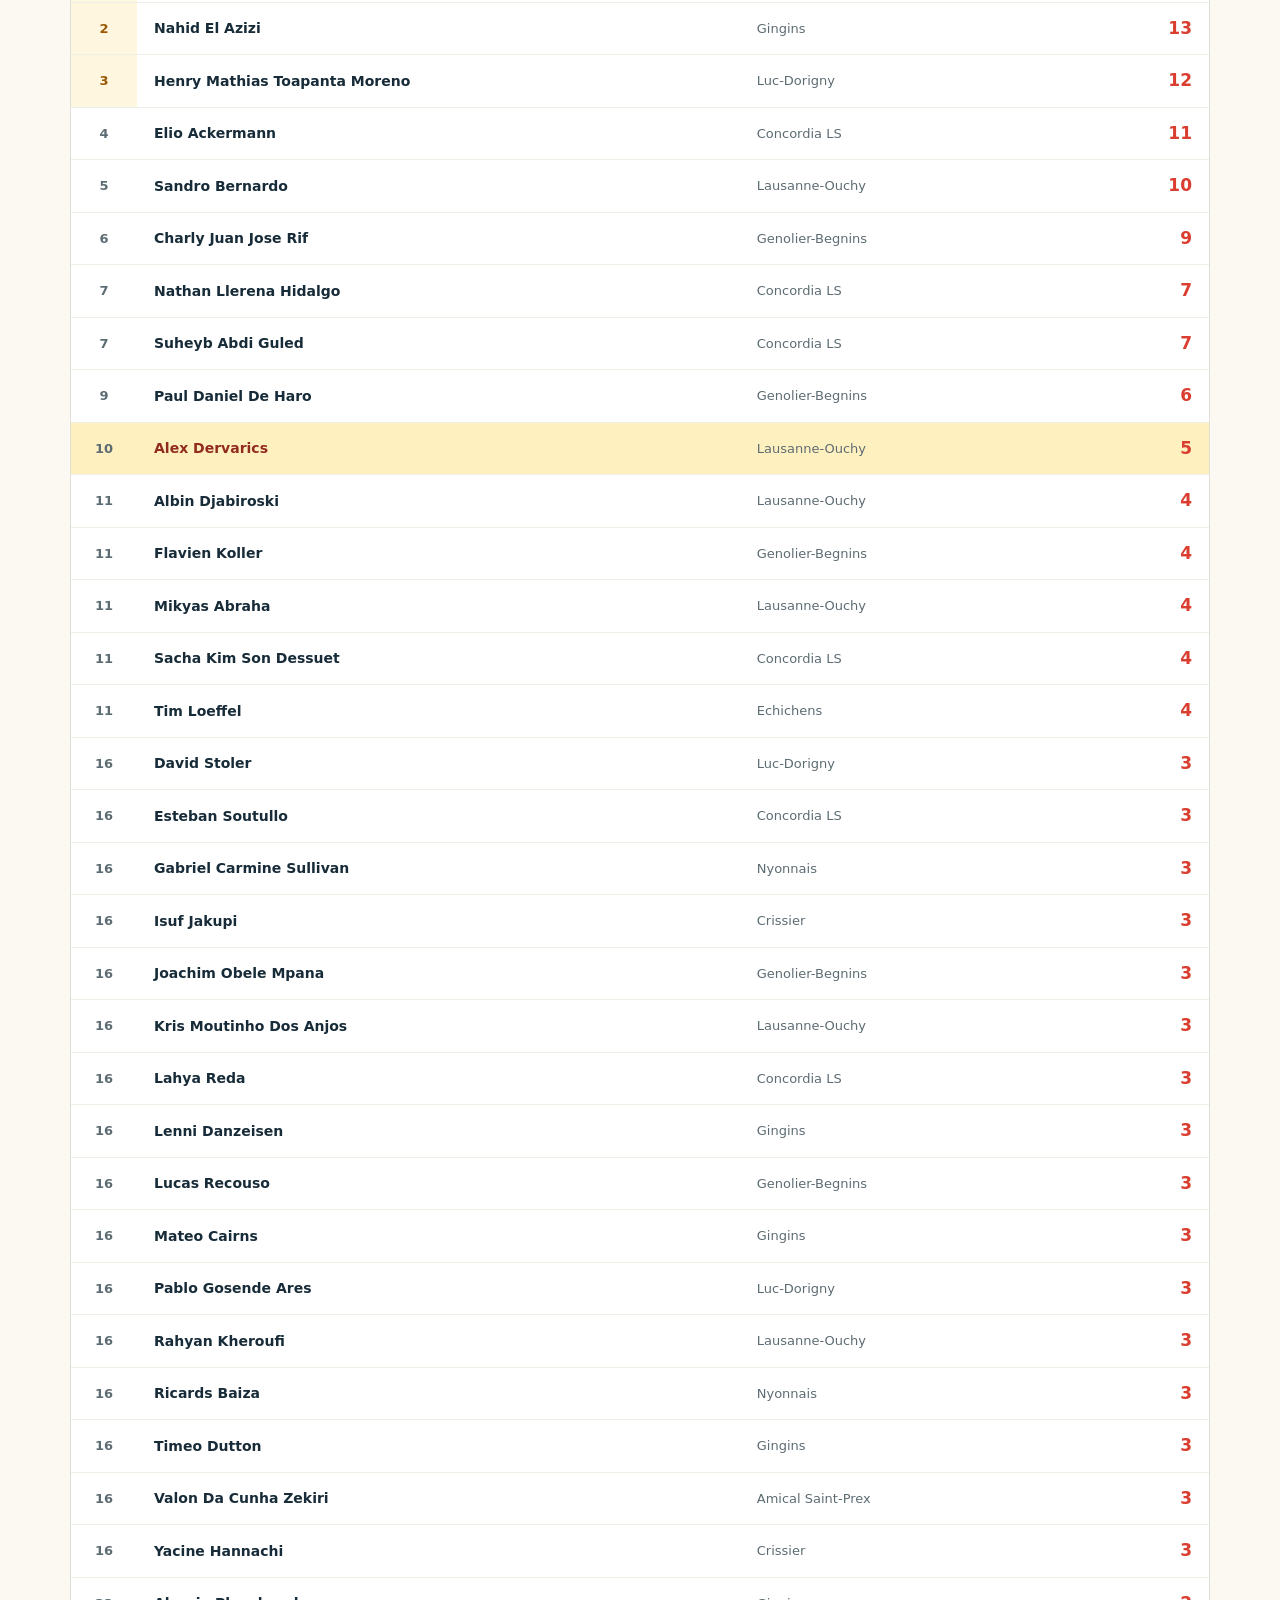
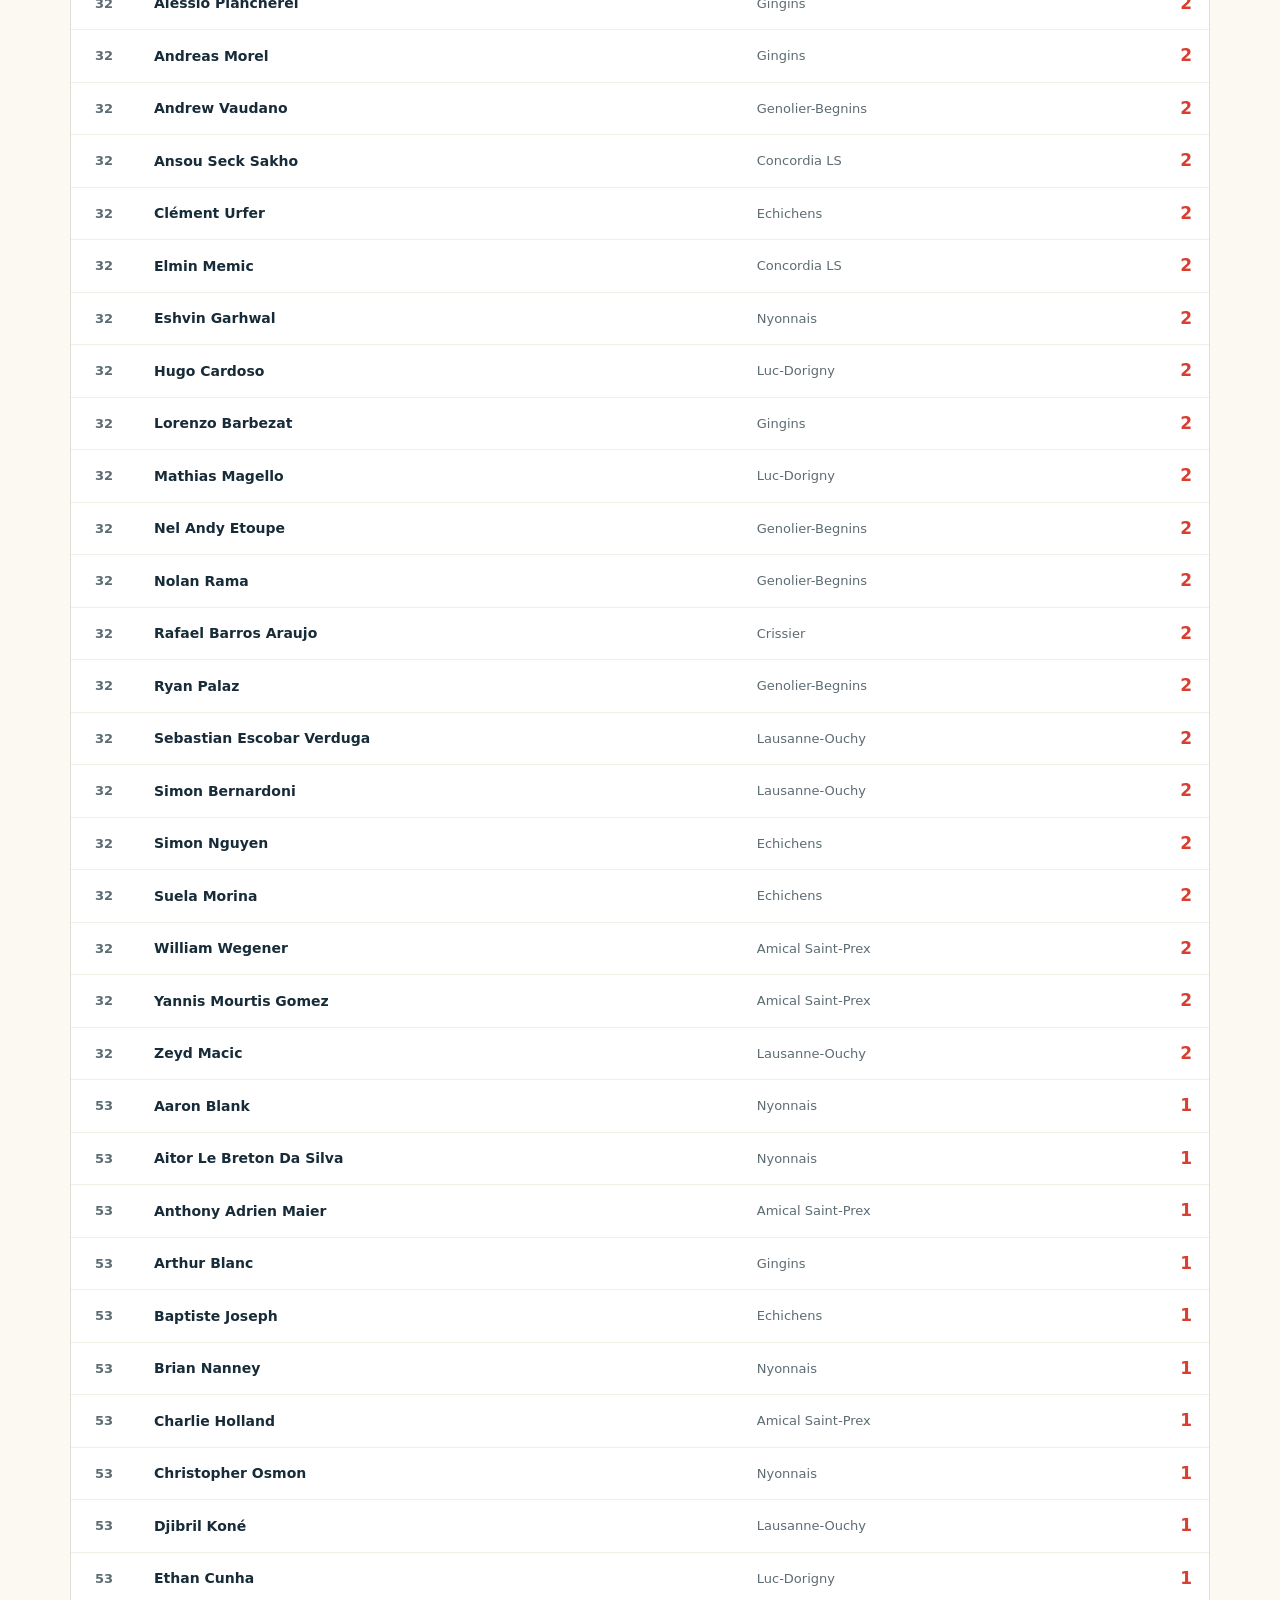
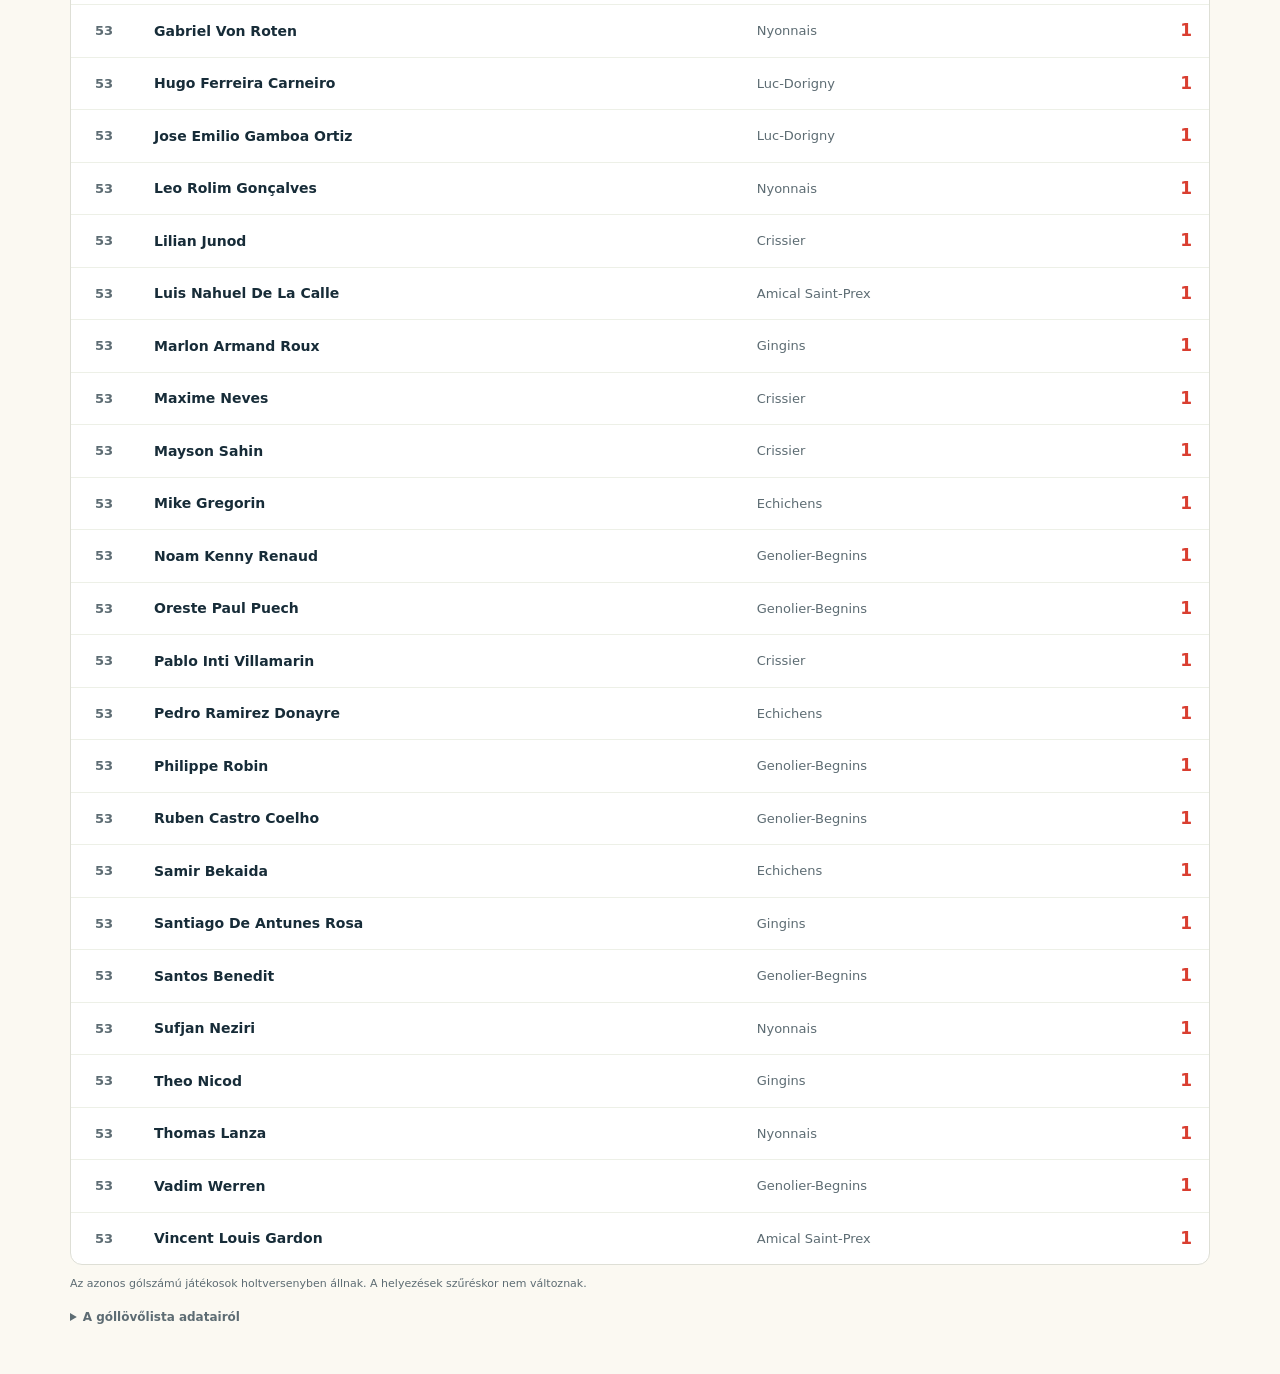
==== commit 39a2afd4: "add funny copy + fix button location in hero copy." ====
--- a/foci/index.html
+++ b/foci/index.html
@@ -15,7 +15,7 @@
 <main>
 <section class="hero" aria-labelledby="hero-title">
 <img class="striker" src="striker.png" alt="Piros mezben labdába rúgó futballistát ábrázoló illusztráció">
-<div class="hero-copy"><p class="eyebrow">UTÁNPÓTLÁS D-9 <span> / </span> 2. CSOPORT <span> / </span> 2026 ősz</p><h1 id="hero-title">Kis cipők.<br><span>Nagy gólok.</span></h1><p class="hero-description">Minden mérkőzés. Minden csapat. Minden gól.<br>Kövesd az utánpótlás-bajnokság eseményeit.</p><a class="hero-link" href="#scorers">Irány a góllövőlista <span aria-hidden="true">↓</span></a></div>
+<div class="hero-copy"><p class="eyebrow">UTÁNPÓTLÁS D-9 <span> / </span> 2. CSOPORT <span> / </span> 2026 ősz</p><h1 id="hero-title">Szagos kis cipők.<br><span>Büdös nagy gólok.</span></h1><p class="hero-description">Minden mérkőzés. Minden csapat. Minden gól.<br>Kövesd az utánpótlás-bajnokság eseményeit.</p><a class="hero-link" href="#scorers">Irány a góllövőlista <span aria-hidden="true">↓</span></a></div>
 
 </section>
 <div class="stats" aria-label="A bajnokság számokban"><div><strong>9</strong><span>Csapat</span></div><div><strong>186</strong><span>Játékos</span></div><div><strong>35</strong><span>Lejátszott meccs</span></div><div><strong>274</strong><span>Szerzett gól</span></div></div>
--- a/foci/page.css
+++ b/foci/page.css
@@ -1,4 +1,4 @@
-:root{--ink:#172c38;--muted:#5d6c73;--paper:#fbf9f2;--red:#d93e30;--line:#dedfd6;--green:#dbeabb;--gold:#ffe3a0}*{box-sizing:border-box}html{scroll-behavior:smooth;scroll-padding-top:24px}body{margin:0;background:var(--paper);color:var(--ink);font:16px/1.5 system-ui,-apple-system,BlinkMacSystemFont,"Segoe UI",sans-serif}a{color:inherit}button,input,select{font:inherit}button,a,input,select,summary{-webkit-tap-highlight-color:transparent}:focus-visible{outline:3px solid #217baf;outline-offset:4px}[hidden]{display:none!important}.topbar,main,footer{max-width:1140px;margin:auto}.topbar{display:flex;justify-content:space-between;align-items:center;gap:24px;padding:25px 0}.brand{text-decoration:none;font-size:17px;font-weight:900;letter-spacing:-.6px;display:flex;align-items:center;gap:9px}.brand-ball{font-size:25px}.junior{background:var(--green);padding:3px 7px;border-radius:4px;font-size:9px;letter-spacing:1px;margin-left:4px}nav{display:flex;gap:27px;font-size:13px;font-weight:700}nav a{text-decoration:none}nav a:hover{text-decoration:underline}.hero{position:relative;isolation:isolate;overflow:hidden;min-height:380px;background:#141b1c;border-radius:18px;color:white}.striker{position:absolute;right:0;top:0;width:69%;height:100%;object-fit:cover;object-position:center 45%;z-index:-2}.hero:after{content:"";position:absolute;inset:0;background:linear-gradient(90deg,#141b1c 24%,rgba(20,27,28,.92) 35%,rgba(20,27,28,0) 63%);z-index:-1}.hero-copy{padding:38px 44px;position:relative;max-width:500px}.eyebrow{font-size:11px;letter-spacing:1.8px;font-weight:850;margin:0 0 12px}.hero .eyebrow{color:#e3ecbd}.eyebrow span{padding:0 8px;color:#788777}h1{font-size:clamp(40px,5vw,64px);line-height:1.02;letter-spacing:-3px;margin:16px 0;font-weight:900}h1 span{color:#e7edb1}.hero-description{font-size:14px;color:#d7dcda;line-height:1.7;margin:19px 0 23px}.hero-link{display:inline-flex;gap:23px;align-items:center;background:var(--green);padding:11px 17px;border-radius:7px;color:var(--ink);font-size:13px;text-decoration:none;font-weight:800}.hero-link:hover{background:#eaf4d4}.hero-stamp{position:absolute;right:21px;top:22px;background:var(--gold);color:var(--ink);border-radius:50%;padding:16px 14px;line-height:1;font-size:14px;font-weight:900;transform:rotate(12deg);text-align:center;border:2px dashed #a87729}.stats{display:grid;grid-template-columns:repeat(3,1fr);margin:24px 0 50px;border-bottom:1px solid var(--line);padding-bottom:24px}.stats div{display:flex;align-items:center;justify-content:center;gap:14px;border-right:1px solid var(--line)}.stats div:last-child{border:0}.stats strong{font-size:32px;letter-spacing:-1px;font-weight:900}.stats span{font-size:12px;color:var(--muted)}.section{margin-bottom:48px}.section-heading{display:flex;align-items:center;justify-content:space-between;gap:15px;margin-bottom:21px}.section .eyebrow{color:var(--red);margin-bottom:5px;font-size:10px}h2{font-size:28px;line-height:1.2;letter-spacing:-1px;margin:0;font-weight:850}.accent{color:var(--red)}.section-tag{background:var(--green);font-size:11px;font-weight:750;padding:7px 12px;border-radius:20px;white-space:nowrap}.section-tag.gold{background:var(--gold)}.scroll{overflow-x:auto;border:1px solid var(--line);border-radius:12px;background:white}table{width:100%;border-collapse:collapse;white-space:nowrap;font-size:14px;font-variant-numeric:tabular-nums}th{text-align:left;font-size:10px;letter-spacing:1px;text-transform:uppercase;padding:14px 17px;background:#edf0e7;color:#58685e}td{padding:13px 17px;border-top:1px solid #edf0e7}tbody tr:hover{background:#f9fbf5}td:first-child,th:first-child{width:66px;text-align:center}td:first-child{font-size:13px;font-weight:800;color:var(--muted)}.rank-top td:first-child{color:#9a5905;background:#fff6df}.standings td:nth-child(2),.scorers td:nth-child(2){font-weight:700}.standings th:nth-child(n+3),.standings td:nth-child(n+3){text-align:right}.standings td:nth-child(7){font-weight:850;color:#a72c23}.scorers td:nth-child(3){color:var(--muted);font-size:13px}.scorers th:last-child,.scorers td:last-child{text-align:right}.scorers td:last-child{font-weight:850;color:var(--red);font-size:17px}.table-key,.data-note{font-size:12px;color:var(--muted);margin:15px 0}.table-key summary,.data-note summary{cursor:pointer;font-weight:650;display:list-item}.table-key p,.data-note p{max-width:850px}.filters{display:flex;gap:15px;align-items:end;background:#f0efe7;border:1px solid #e4e3d9;border-radius:12px;padding:18px}.search-field{flex:1}.team-field{width:230px}label{display:block;font-size:11px;font-weight:800;margin-bottom:6px}input,select{width:100%;height:43px;border:1px solid #cccec5;border-radius:6px;background:white;color:var(--ink);padding:9px 12px;font-size:13px}button{height:43px;border:1px solid #cccec5;border-radius:6px;background:transparent;color:var(--ink);padding:0 14px;cursor:pointer;font-size:12px;font-weight:750}button:hover{background:white}.filter-status{font-size:12px;color:var(--muted);margin:16px 0 10px}.empty{text-align:center;background:white;border:1px dashed var(--line);padding:28px;border-radius:8px}.scorer-key{font-size:11px;color:var(--muted)}footer{display:flex;align-items:center;justify-content:space-between;border-top:1px solid var(--line);padding:24px 0 35px;color:var(--muted);font-size:11px}.footer-brand{font-weight:850;color:var(--ink);letter-spacing:.6px}@media(max-width:1200px){.topbar,main,footer{margin-left:24px;margin-right:24px}}@media(max-width:650px){.topbar,main,footer{margin-left:16px;margin-right:16px}.topbar{padding:18px 0;gap:12px;flex-wrap:wrap}.brand{font-size:15px}nav{font-size:12px;gap:18px}.hero{min-height:460px}.striker{width:100%;height:58%;top:auto;bottom:0;object-position:center 35%}.hero:after{background:linear-gradient(180deg,#141b1c 32%,rgba(20,27,28,.85) 47%,transparent 75%)}.hero-copy{padding:27px 24px}.hero h1{font-size:44px;letter-spacing:-2px}.hero-description{font-size:12px;margin:12px 0 16px}.hero-stamp{top:auto;bottom:17px;right:17px;font-size:12px}.stats{margin-bottom:32px;padding-bottom:18px}.stats div{flex-direction:column;gap:0}.stats strong{font-size:27px}.stats span{font-size:10px}.section-heading{align-items:flex-start}h2{font-size:23px}.section-tag{display:none}.filters{flex-wrap:wrap;padding:14px;gap:12px}.search-field{flex-basis:100%}.team-field{flex:1}.section{margin-bottom:32px}td,th{padding:12px}footer{align-items:flex-start;gap:12px;flex-direction:column}.scorers td:nth-child(2){max-width:190px;white-space:normal}.scorers td:nth-child(3){max-width:140px;white-space:normal}}@media(prefers-reduced-motion:reduce){html{scroll-behavior:auto}}
+:root{--ink:#172c38;--muted:#5d6c73;--paper:#fbf9f2;--red:#d93e30;--line:#dedfd6;--green:#dbeabb;--gold:#ffe3a0}*{box-sizing:border-box}html{scroll-behavior:smooth;scroll-padding-top:24px}body{margin:0;background:var(--paper);color:var(--ink);font:16px/1.5 system-ui,-apple-system,BlinkMacSystemFont,"Segoe UI",sans-serif}a{color:inherit}button,input,select{font:inherit}button,a,input,select,summary{-webkit-tap-highlight-color:transparent}:focus-visible{outline:3px solid #217baf;outline-offset:4px}[hidden]{display:none!important}.topbar,main,footer{max-width:1140px;margin:auto}.topbar{display:flex;justify-content:space-between;align-items:center;gap:24px;padding:25px 0}.brand{text-decoration:none;font-size:17px;font-weight:900;letter-spacing:-.6px;display:flex;align-items:center;gap:9px}.brand-ball{font-size:25px}.junior{background:var(--green);padding:3px 7px;border-radius:4px;font-size:9px;letter-spacing:1px;margin-left:4px}nav{display:flex;gap:27px;font-size:13px;font-weight:700}nav a{text-decoration:none}nav a:hover{text-decoration:underline}.hero{display:flex;position:relative;isolation:isolate;overflow:hidden;min-height:380px;background:#141b1c;border-radius:18px;color:white}.striker{position:absolute;right:0;top:0;width:69%;height:100%;object-fit:cover;object-position:center 45%;z-index:-2}.hero:after{content:"";position:absolute;inset:0;background:linear-gradient(90deg,#141b1c 24%,rgba(20,27,28,.92) 35%,rgba(20,27,28,0) 63%);z-index:-1}.hero-copy{display:flex;flex-direction:column;align-items:flex-start;padding:38px 44px;position:relative;width:100%;max-width:500px}.eyebrow{font-size:11px;letter-spacing:1.8px;font-weight:850;margin:0 0 12px}.hero .eyebrow{color:#e3ecbd}.eyebrow span{padding:0 8px;color:#788777}h1{font-size:clamp(32px,4.2vw,52px);line-height:1.02;letter-spacing:-3px;margin:16px 0;font-weight:900}h1 span{color:#e7edb1}.hero-description{font-size:14px;color:#d7dcda;line-height:1.7;margin:19px 0 23px}.hero-link{margin-top:auto;display:inline-flex;gap:23px;align-items:center;background:var(--green);padding:11px 17px;border-radius:7px;color:var(--ink);font-size:13px;text-decoration:none;font-weight:800}.hero-link:hover{background:#eaf4d4}.hero-stamp{position:absolute;right:21px;top:22px;background:var(--gold);color:var(--ink);border-radius:50%;padding:16px 14px;line-height:1;font-size:14px;font-weight:900;transform:rotate(12deg);text-align:center;border:2px dashed #a87729}.stats{display:grid;grid-template-columns:repeat(4,1fr);margin:24px 0 50px;border-bottom:1px solid var(--line);padding-bottom:24px}.stats div{display:flex;align-items:center;justify-content:center;gap:14px;border-right:1px solid var(--line)}.stats div:last-child{border:0}.stats strong{font-size:32px;letter-spacing:-1px;font-weight:900}.stats span{font-size:12px;color:var(--muted)}.section{margin-bottom:48px}.section-heading{display:flex;align-items:center;justify-content:space-between;gap:15px;margin-bottom:21px}.section .eyebrow{color:var(--red);margin-bottom:5px;font-size:10px}h2{font-size:28px;line-height:1.2;letter-spacing:-1px;margin:0;font-weight:850}.accent{color:var(--red)}.section-tag{background:var(--green);font-size:11px;font-weight:750;padding:7px 12px;border-radius:20px;white-space:nowrap}.section-tag.gold{background:var(--gold)}.scroll{overflow-x:auto;border:1px solid var(--line);border-radius:12px;background:white}table{width:100%;border-collapse:collapse;white-space:nowrap;font-size:14px;font-variant-numeric:tabular-nums}th{text-align:left;font-size:10px;letter-spacing:1px;text-transform:uppercase;padding:14px 17px;background:#edf0e7;color:#58685e}td{padding:13px 17px;border-top:1px solid #edf0e7}tbody tr:hover{background:#f9fbf5}td:first-child,th:first-child{width:66px;text-align:center}td:first-child{font-size:13px;font-weight:800;color:var(--muted)}.rank-top td:first-child{color:#9a5905;background:#fff6df}.standings td:nth-child(2),.scorers td:nth-child(2){font-weight:700}.standings th:nth-child(n+3),.standings td:nth-child(n+3){text-align:right}.standings td:nth-child(7){font-weight:850;color:#a72c23}.scorers td:nth-child(3){color:var(--muted);font-size:13px}.scorers th:last-child,.scorers td:last-child{text-align:right}.scorers td:last-child{font-weight:850;color:var(--red);font-size:17px}.table-key,.data-note{font-size:12px;color:var(--muted);margin:15px 0}.table-key summary,.data-note summary{cursor:pointer;font-weight:650;display:list-item}.table-key p,.data-note p{max-width:850px}.filters{display:flex;gap:15px;align-items:end;background:#f0efe7;border:1px solid #e4e3d9;border-radius:12px;padding:18px}.search-field{flex:1}.team-field{width:230px}label{display:block;font-size:11px;font-weight:800;margin-bottom:6px}input,select{width:100%;height:43px;border:1px solid #cccec5;border-radius:6px;background:white;color:var(--ink);padding:9px 12px;font-size:13px}button{height:43px;border:1px solid #cccec5;border-radius:6px;background:transparent;color:var(--ink);padding:0 14px;cursor:pointer;font-size:12px;font-weight:750}button:hover{background:white}.filter-status{font-size:12px;color:var(--muted);margin:16px 0 10px}.empty{text-align:center;background:white;border:1px dashed var(--line);padding:28px;border-radius:8px}.scorer-key{font-size:11px;color:var(--muted)}footer{display:flex;align-items:center;justify-content:space-between;border-top:1px solid var(--line);padding:24px 0 35px;color:var(--muted);font-size:11px}.footer-brand{font-weight:850;color:var(--ink);letter-spacing:.6px}@media(max-width:1200px){.topbar,main,footer{margin-left:24px;margin-right:24px}}@media(max-width:650px){.topbar,main,footer{margin-left:16px;margin-right:16px}.topbar{padding:18px 0;gap:12px;flex-wrap:wrap}.brand{font-size:15px}nav{font-size:12px;gap:18px}.hero{min-height:460px}.striker{width:100%;height:58%;top:auto;bottom:0;object-position:center 35%}.hero:after{background:linear-gradient(180deg,#141b1c 32%,rgba(20,27,28,.85) 47%,transparent 75%)}.hero-copy{padding:27px 24px}.hero h1{font-size:clamp(30px,9vw,40px);letter-spacing:-2px}.hero-description{font-size:12px;margin:12px 0 16px}.hero-stamp{top:auto;bottom:17px;right:17px;font-size:12px}.stats{margin-bottom:32px;padding-bottom:18px}.stats div{flex-direction:column;gap:0}.stats strong{font-size:27px}.stats span{font-size:10px}.section-heading{align-items:flex-start}h2{font-size:23px}.section-tag{display:none}.filters{flex-wrap:wrap;padding:14px;gap:12px}.search-field{flex-basis:100%}.team-field{flex:1}.section{margin-bottom:32px}td,th{padding:12px}footer{align-items:flex-start;gap:12px;flex-direction:column}.scorers td:nth-child(2){max-width:190px;white-space:normal}.scorers td:nth-child(3){max-width:140px;white-space:normal}}@media(prefers-reduced-motion:reduce){html{scroll-behavior:auto}}
 /* Keep the highlight visible even when motion is disabled. */
 tr.highlight td{background:#fff0bf;animation:highlight-pulse 3s ease-in-out infinite}
 tr.highlight td:nth-child(2){color:#922c1e;font-weight:900}
@@ -7,3 +7,5 @@
 
 main{padding-top:24px}
 @media(max-width:650px){main{padding-top:16px}}
+
+@media(max-width:650px){.stats{grid-template-columns:repeat(2,1fr);row-gap:16px}.stats div:nth-child(2){border-right:0}.stats span{text-align:center}}
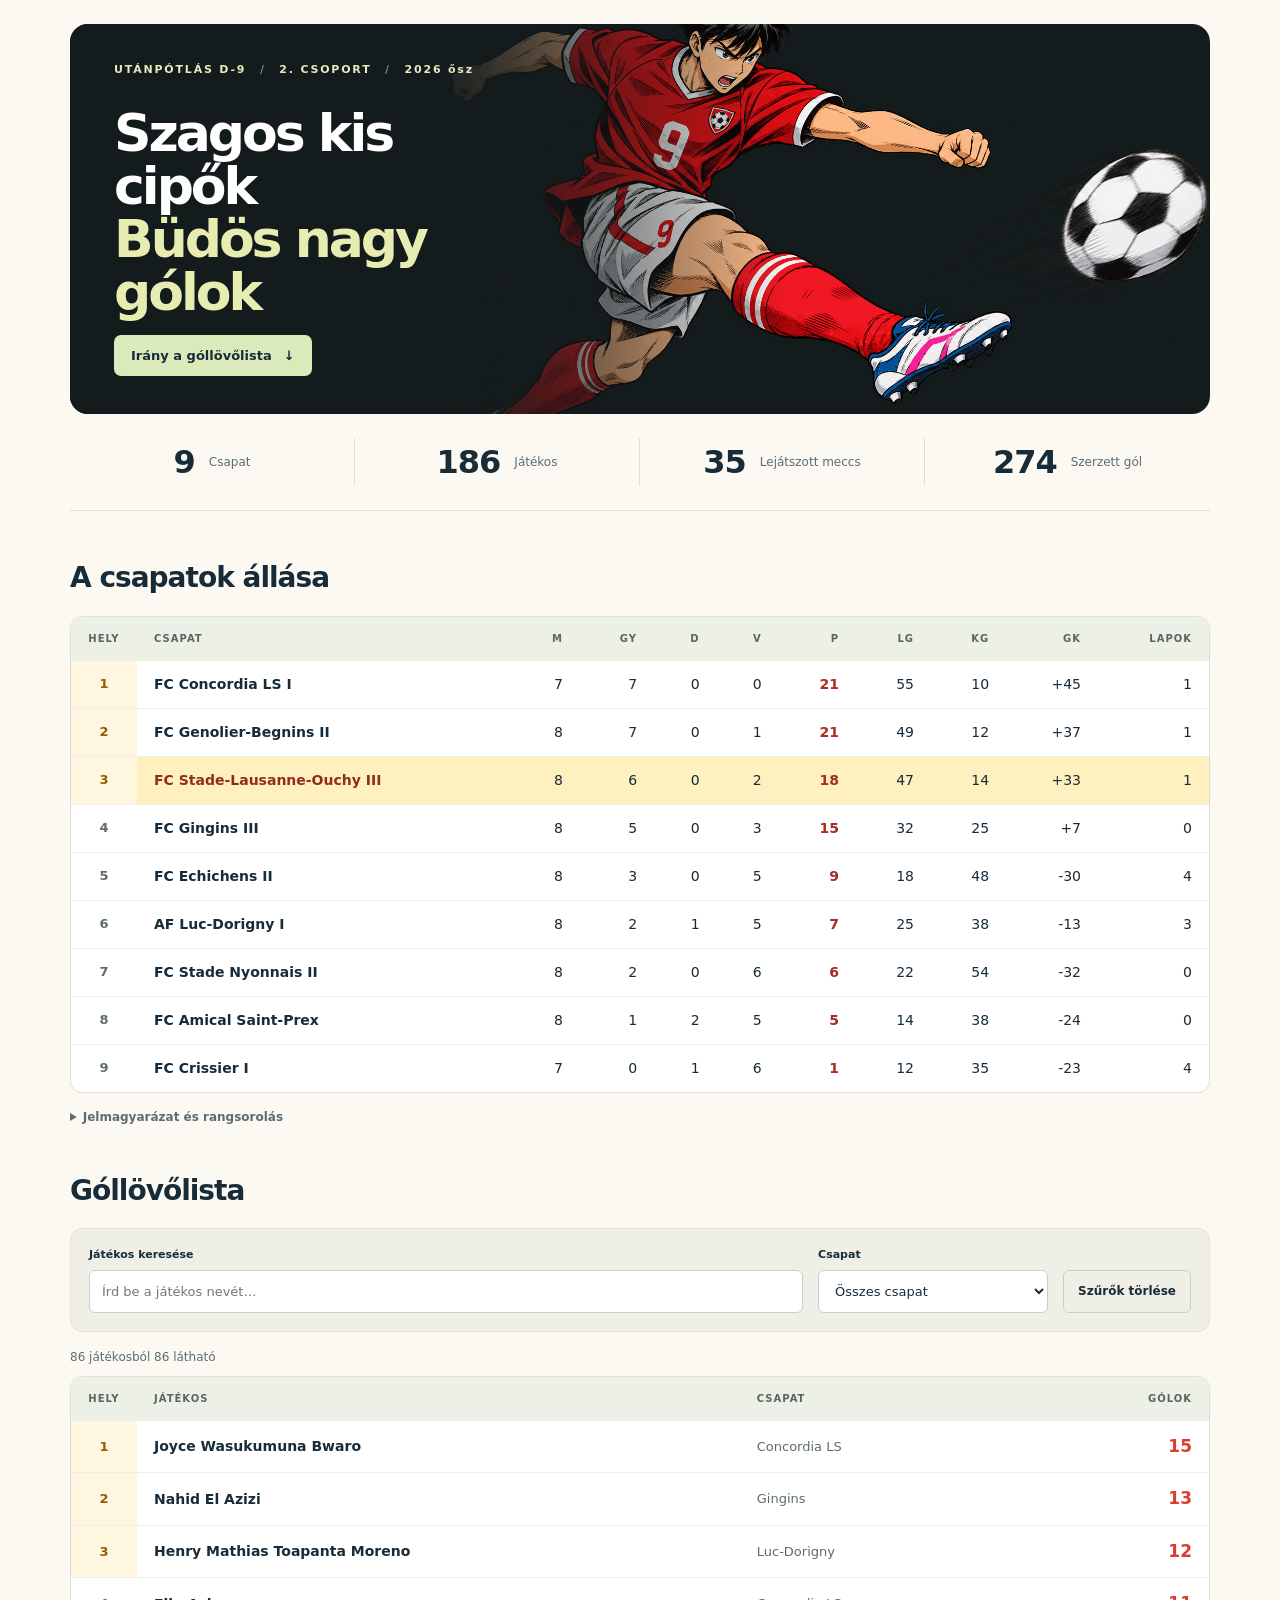
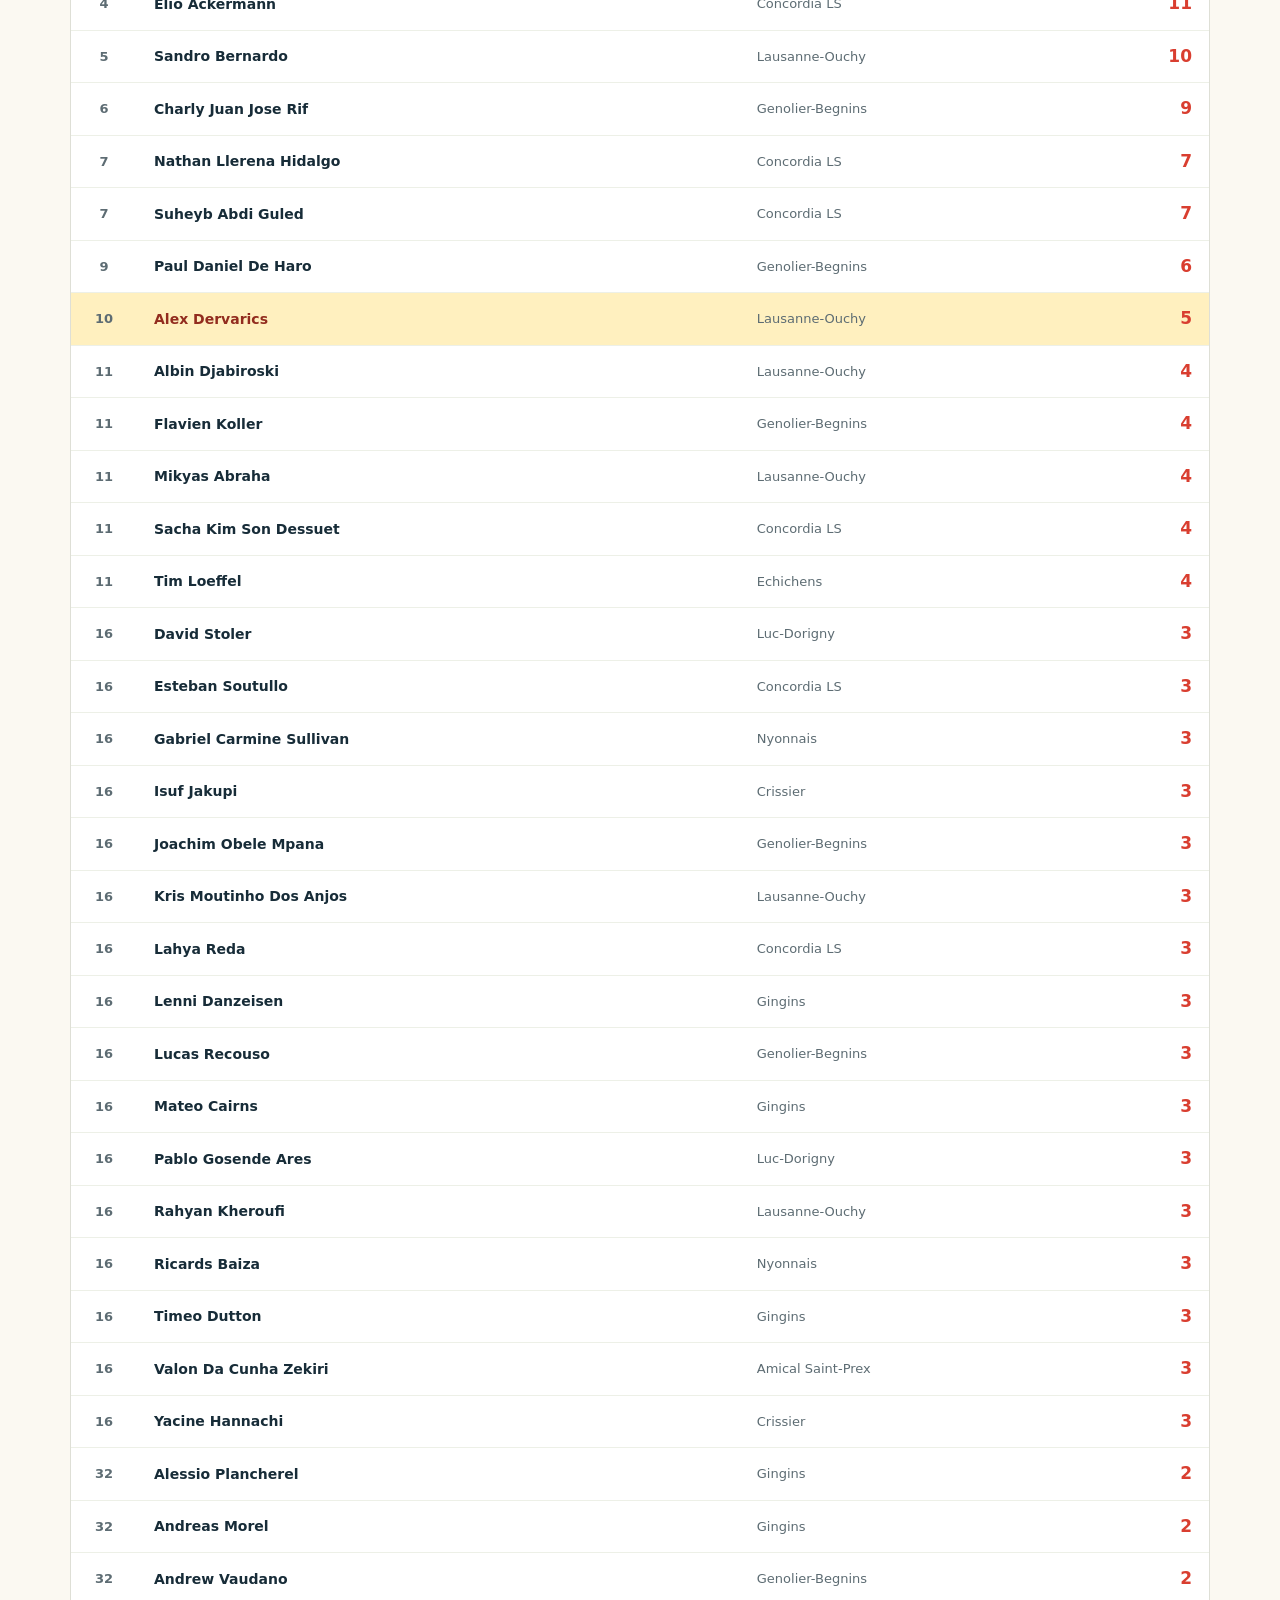
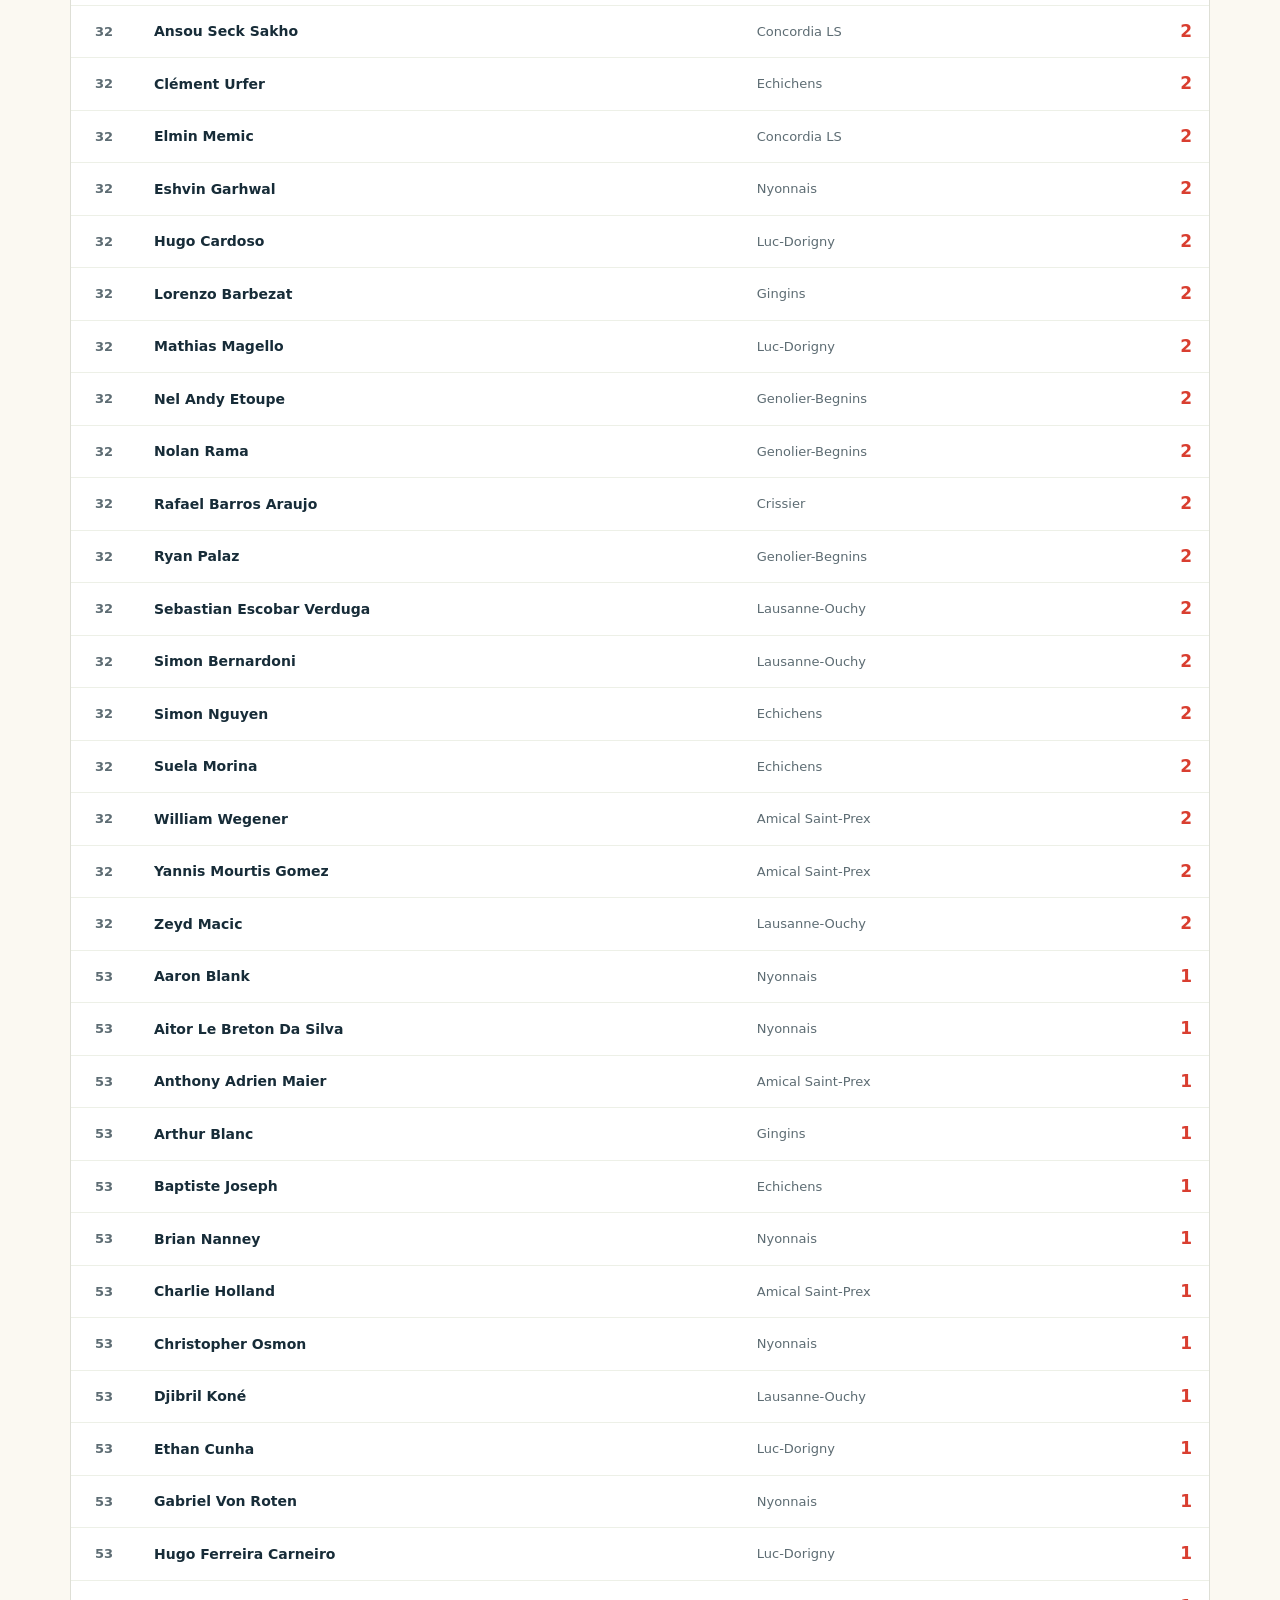
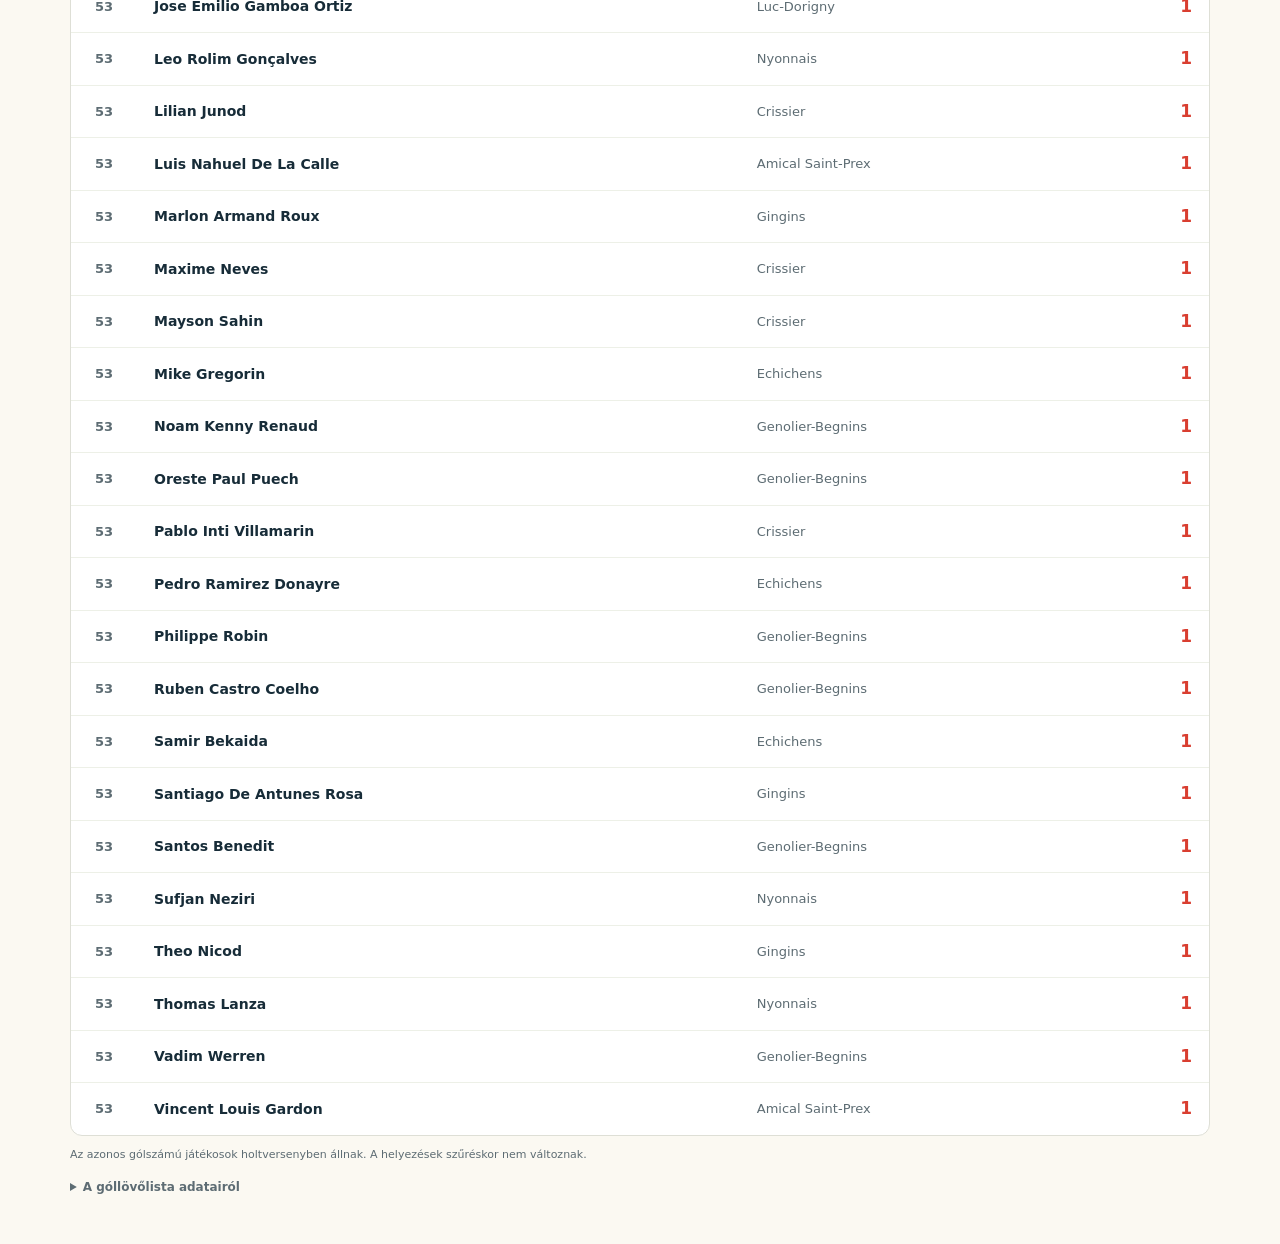
==== commit 81ca9a79: "remove fluff, tidy css" ====
--- a/foci/index.html
+++ b/foci/index.html
@@ -15,17 +15,21 @@
 <main>
 <section class="hero" aria-labelledby="hero-title">
 <img class="striker" src="striker.png" alt="Piros mezben labdába rúgó futballistát ábrázoló illusztráció">
-<div class="hero-copy"><p class="eyebrow">UTÁNPÓTLÁS D-9 <span> / </span> 2. CSOPORT <span> / </span> 2026 ősz</p><h1 id="hero-title">Szagos kis cipők.<br><span>Büdös nagy gólok.</span></h1><p class="hero-description">Minden mérkőzés. Minden csapat. Minden gól.<br>Kövesd az utánpótlás-bajnokság eseményeit.</p><a class="hero-link" href="#scorers">Irány a góllövőlista <span aria-hidden="true">↓</span></a></div>
+<div class="hero-copy">
+    <p class="eyebrow">UTÁNPÓTLÁS D-9<span> / </span>2. CSOPORT<span> / </span>2026 ősz</p>
+    <h1 id="hero-title">Szagos kis cipők<br><span>Büdös nagy gólok</span></h1>
+    <a class="hero-link" href="#scorers">Irány a góllövőlista<span aria-hidden="true">↓</span></a>
+</div>
+</section>
 
-</section>
 <div class="stats" aria-label="A bajnokság számokban"><div><strong>9</strong><span>Csapat</span></div><div><strong>186</strong><span>Játékos</span></div><div><strong>35</strong><span>Lejátszott meccs</span></div><div><strong>274</strong><span>Szerzett gól</span></div></div>
 <section id="standings" class="section" aria-labelledby="standings-title">
-<div class="section-heading"><div><p class="eyebrow">A BAJNOKSÁG</p><h2 id="standings-title">A csapatok állása<span class="accent">.</span></h2></div><span class="section-tag">3 pont a győzelemért</span></div>
+<div class="section-heading"><h2 id="standings-title">A csapatok állása</h2></div>
 <div class="scroll standings" role="region" aria-label="Csapatok tabellája" tabindex="0"><table aria-label="Csapatok tabellája"><thead><tr><th scope="col">Hely</th><th scope="col">Csapat</th><th scope="col">M</th><th scope="col">Gy</th><th scope="col">D</th><th scope="col">V</th><th scope="col">P</th><th scope="col">LG</th><th scope="col">KG</th><th scope="col">GK</th><th scope="col">Lapok</th></tr></thead><tbody><tr class="rank-top"><td>1</td><td>FC Concordia LS I</td><td>7</td><td>7</td><td>0</td><td>0</td><td>21</td><td>55</td><td>10</td><td>+45</td><td>1</td></tr><tr class="rank-top"><td>2</td><td>FC Genolier-Begnins II</td><td>8</td><td>7</td><td>0</td><td>1</td><td>21</td><td>49</td><td>12</td><td>+37</td><td>1</td></tr><tr class="rank-top highlight"><td>3</td><td>FC Stade-Lausanne-Ouchy III</td><td>8</td><td>6</td><td>0</td><td>2</td><td>18</td><td>47</td><td>14</td><td>+33</td><td>1</td></tr><tr class=""><td>4</td><td>FC Gingins III</td><td>8</td><td>5</td><td>0</td><td>3</td><td>15</td><td>32</td><td>25</td><td>+7</td><td>0</td></tr><tr class=""><td>5</td><td>FC Echichens II</td><td>8</td><td>3</td><td>0</td><td>5</td><td>9</td><td>18</td><td>48</td><td>-30</td><td>4</td></tr><tr class=""><td>6</td><td>AF Luc-Dorigny I</td><td>8</td><td>2</td><td>1</td><td>5</td><td>7</td><td>25</td><td>38</td><td>-13</td><td>3</td></tr><tr class=""><td>7</td><td>FC Stade Nyonnais II</td><td>8</td><td>2</td><td>0</td><td>6</td><td>6</td><td>22</td><td>54</td><td>-32</td><td>0</td></tr><tr class=""><td>8</td><td>FC Amical Saint-Prex</td><td>8</td><td>1</td><td>2</td><td>5</td><td>5</td><td>14</td><td>38</td><td>-24</td><td>0</td></tr><tr class=""><td>9</td><td>FC Crissier I</td><td>7</td><td>0</td><td>1</td><td>6</td><td>1</td><td>12</td><td>35</td><td>-23</td><td>4</td></tr></tbody></table></div>
 <details class="table-key"><summary>Jelmagyarázat és rangsorolás</summary><p>M: mérkőzés · Gy: győzelem · D: döntetlen · V: vereség · P: pont · LG: lőtt gól · KG: kapott gól · GK: gólkülönbség.</p><p>A lapok száma a beszámított mérkőzések jegyzőkönyvében rögzített sárga és piros lapokat tartalmazza; minden lap egynek számít. 0 lapot nem sikerült csapathoz rendelni. A jegyzőkönyvek hiányosak lehetnek. A lapok száma a fair playről ad tájékoztatást, és nem befolyásolja a tabellát.</p><p>A sorrendet a pontszám, a gólkülönbség, a lőtt gólok száma, végül a csapat neve határozza meg. Ez eltérhet a bajnokság hivatalos szabályaitól.</p></details>
 </section>
 <section id="scorers" class="section" aria-labelledby="scorers-title">
-<div class="section-heading"><div><p class="eyebrow">ISMERD MEG A GÓLSZERZŐKET</p><h2 id="scorers-title">Góllövőlista<span class="accent">.</span></h2></div><span class="section-tag gold">A legeredményesebbek</span></div>
+<div class="section-heading"><h2 id="scorers-title">Góllövőlista</h2></div>
 <div class="filters" hidden><div class="search-field"><label for="player-search">Játékos keresése</label><input id="player-search" type="search" placeholder="Írd be a játékos nevét…" autocomplete="off"></div><div class="team-field"><label for="team-filter">Csapat</label><select id="team-filter"><option value="">Összes csapat</option></select></div><button id="reset" type="button">Szűrők törlése</button></div>
 <p id="filter-status" class="filter-status" role="status" hidden></p>
 <div class="scroll scorers" role="region" aria-label="Góllövőlista" tabindex="0"><table aria-label="Góllövőlista"><thead><tr><th scope="col">Hely</th><th scope="col">Játékos</th><th scope="col">Csapat</th><th scope="col">Gólok</th></tr></thead><tbody><tr class="rank-top"><td>1</td><td>Joyce Wasukumuna Bwaro</td><td>Concordia LS</td><td>15</td></tr><tr class="rank-top"><td>2</td><td>Nahid El Azizi</td><td>Gingins</td><td>13</td></tr><tr class="rank-top"><td>3</td><td>Henry Mathias Toapanta Moreno</td><td>Luc-Dorigny</td><td>12</td></tr><tr class=""><td>4</td><td>Elio Ackermann</td><td>Concordia LS</td><td>11</td></tr><tr class=""><td>5</td><td>Sandro Bernardo</td><td>Lausanne-Ouchy</td><td>10</td></tr><tr class=""><td>6</td><td>Charly Juan Jose Rif</td><td>Genolier-Begnins</td><td>9</td></tr><tr class=""><td>7</td><td>Nathan Llerena Hidalgo</td><td>Concordia LS</td><td>7</td></tr><tr class=""><td>7</td><td>Suheyb Abdi Guled</td><td>Concordia LS</td><td>7</td></tr><tr class=""><td>9</td><td>Paul Daniel De Haro</td><td>Genolier-Begnins</td><td>6</td></tr><tr class="highlight"><td>10</td><td>Alex Dervarics</td><td>Lausanne-Ouchy</td><td>5</td></tr><tr class=""><td>11</td><td>Albin Djabiroski</td><td>Lausanne-Ouchy</td><td>4</td></tr><tr class=""><td>11</td><td>Flavien Koller</td><td>Genolier-Begnins</td><td>4</td></tr><tr class=""><td>11</td><td>Mikyas Abraha</td><td>Lausanne-Ouchy</td><td>4</td></tr><tr class=""><td>11</td><td>Sacha Kim Son Dessuet</td><td>Concordia LS</td><td>4</td></tr><tr class=""><td>11</td><td>Tim Loeffel</td><td>Echichens</td><td>4</td></tr><tr class=""><td>16</td><td>David Stoler</td><td>Luc-Dorigny</td><td>3</td></tr><tr class=""><td>16</td><td>Esteban Soutullo</td><td>Concordia LS</td><td>3</td></tr><tr class=""><td>16</td><td>Gabriel Carmine Sullivan</td><td>Nyonnais</td><td>3</td></tr><tr class=""><td>16</td><td>Isuf Jakupi</td><td>Crissier</td><td>3</td></tr><tr class=""><td>16</td><td>Joachim Obele Mpana</td><td>Genolier-Begnins</td><td>3</td></tr><tr class=""><td>16</td><td>Kris Moutinho Dos Anjos</td><td>Lausanne-Ouchy</td><td>3</td></tr><tr class=""><td>16</td><td>Lahya Reda</td><td>Concordia LS</td><td>3</td></tr><tr class=""><td>16</td><td>Lenni Danzeisen</td><td>Gingins</td><td>3</td></tr><tr class=""><td>16</td><td>Lucas Recouso</td><td>Genolier-Begnins</td><td>3</td></tr><tr class=""><td>16</td><td>Mateo Cairns</td><td>Gingins</td><td>3</td></tr><tr class=""><td>16</td><td>Pablo Gosende Ares</td><td>Luc-Dorigny</td><td>3</td></tr><tr class=""><td>16</td><td>Rahyan Kheroufi</td><td>Lausanne-Ouchy</td><td>3</td></tr><tr class=""><td>16</td><td>Ricards Baiza</td><td>Nyonnais</td><td>3</td></tr><tr class=""><td>16</td><td>Timeo Dutton</td><td>Gingins</td><td>3</td></tr><tr class=""><td>16</td><td>Valon Da Cunha Zekiri</td><td>Amical Saint-Prex</td><td>3</td></tr><tr class=""><td>16</td><td>Yacine Hannachi</td><td>Crissier</td><td>3</td></tr><tr class=""><td>32</td><td>Alessio Plancherel</td><td>Gingins</td><td>2</td></tr><tr class=""><td>32</td><td>Andreas Morel</td><td>Gingins</td><td>2</td></tr><tr class=""><td>32</td><td>Andrew Vaudano</td><td>Genolier-Begnins</td><td>2</td></tr><tr class=""><td>32</td><td>Ansou Seck Sakho</td><td>Concordia LS</td><td>2</td></tr><tr class=""><td>32</td><td>Clément Urfer</td><td>Echichens</td><td>2</td></tr><tr class=""><td>32</td><td>Elmin Memic</td><td>Concordia LS</td><td>2</td></tr><tr class=""><td>32</td><td>Eshvin Garhwal</td><td>Nyonnais</td><td>2</td></tr><tr class=""><td>32</td><td>Hugo Cardoso</td><td>Luc-Dorigny</td><td>2</td></tr><tr class=""><td>32</td><td>Lorenzo Barbezat</td><td>Gingins</td><td>2</td></tr><tr class=""><td>32</td><td>Mathias Magello</td><td>Luc-Dorigny</td><td>2</td></tr><tr class=""><td>32</td><td>Nel Andy Etoupe</td><td>Genolier-Begnins</td><td>2</td></tr><tr class=""><td>32</td><td>Nolan Rama</td><td>Genolier-Begnins</td><td>2</td></tr><tr class=""><td>32</td><td>Rafael Barros Araujo</td><td>Crissier</td><td>2</td></tr><tr class=""><td>32</td><td>Ryan Palaz</td><td>Genolier-Begnins</td><td>2</td></tr><tr class=""><td>32</td><td>Sebastian Escobar Verduga</td><td>Lausanne-Ouchy</td><td>2</td></tr><tr class=""><td>32</td><td>Simon Bernardoni</td><td>Lausanne-Ouchy</td><td>2</td></tr><tr class=""><td>32</td><td>Simon Nguyen</td><td>Echichens</td><td>2</td></tr><tr class=""><td>32</td><td>Suela Morina</td><td>Echichens</td><td>2</td></tr><tr class=""><td>32</td><td>William Wegener</td><td>Amical Saint-Prex</td><td>2</td></tr><tr class=""><td>32</td><td>Yannis Mourtis Gomez</td><td>Amical Saint-Prex</td><td>2</td></tr><tr class=""><td>32</td><td>Zeyd Macic</td><td>Lausanne-Ouchy</td><td>2</td></tr><tr class=""><td>53</td><td>Aaron Blank</td><td>Nyonnais</td><td>1</td></tr><tr class=""><td>53</td><td>Aitor Le Breton Da Silva</td><td>Nyonnais</td><td>1</td></tr><tr class=""><td>53</td><td>Anthony Adrien Maier</td><td>Amical Saint-Prex</td><td>1</td></tr><tr class=""><td>53</td><td>Arthur Blanc</td><td>Gingins</td><td>1</td></tr><tr class=""><td>53</td><td>Baptiste Joseph</td><td>Echichens</td><td>1</td></tr><tr class=""><td>53</td><td>Brian Nanney</td><td>Nyonnais</td><td>1</td></tr><tr class=""><td>53</td><td>Charlie Holland</td><td>Amical Saint-Prex</td><td>1</td></tr><tr class=""><td>53</td><td>Christopher Osmon</td><td>Nyonnais</td><td>1</td></tr><tr class=""><td>53</td><td>Djibril Koné</td><td>Lausanne-Ouchy</td><td>1</td></tr><tr class=""><td>53</td><td>Ethan Cunha</td><td>Luc-Dorigny</td><td>1</td></tr><tr class=""><td>53</td><td>Gabriel Von Roten</td><td>Nyonnais</td><td>1</td></tr><tr class=""><td>53</td><td>Hugo Ferreira Carneiro</td><td>Luc-Dorigny</td><td>1</td></tr><tr class=""><td>53</td><td>Jose Emilio Gamboa Ortiz</td><td>Luc-Dorigny</td><td>1</td></tr><tr class=""><td>53</td><td>Leo Rolim Gonçalves</td><td>Nyonnais</td><td>1</td></tr><tr class=""><td>53</td><td>Lilian Junod</td><td>Crissier</td><td>1</td></tr><tr class=""><td>53</td><td>Luis Nahuel De La Calle</td><td>Amical Saint-Prex</td><td>1</td></tr><tr class=""><td>53</td><td>Marlon Armand Roux</td><td>Gingins</td><td>1</td></tr><tr class=""><td>53</td><td>Maxime Neves</td><td>Crissier</td><td>1</td></tr><tr class=""><td>53</td><td>Mayson Sahin</td><td>Crissier</td><td>1</td></tr><tr class=""><td>53</td><td>Mike Gregorin</td><td>Echichens</td><td>1</td></tr><tr class=""><td>53</td><td>Noam Kenny Renaud</td><td>Genolier-Begnins</td><td>1</td></tr><tr class=""><td>53</td><td>Oreste Paul Puech</td><td>Genolier-Begnins</td><td>1</td></tr><tr class=""><td>53</td><td>Pablo Inti Villamarin</td><td>Crissier</td><td>1</td></tr><tr class=""><td>53</td><td>Pedro Ramirez Donayre</td><td>Echichens</td><td>1</td></tr><tr class=""><td>53</td><td>Philippe Robin</td><td>Genolier-Begnins</td><td>1</td></tr><tr class=""><td>53</td><td>Ruben Castro Coelho</td><td>Genolier-Begnins</td><td>1</td></tr><tr class=""><td>53</td><td>Samir Bekaida</td><td>Echichens</td><td>1</td></tr><tr class=""><td>53</td><td>Santiago De Antunes Rosa</td><td>Gingins</td><td>1</td></tr><tr class=""><td>53</td><td>Santos Benedit</td><td>Genolier-Begnins</td><td>1</td></tr><tr class=""><td>53</td><td>Sufjan Neziri</td><td>Nyonnais</td><td>1</td></tr><tr class=""><td>53</td><td>Theo Nicod</td><td>Gingins</td><td>1</td></tr><tr class=""><td>53</td><td>Thomas Lanza</td><td>Nyonnais</td><td>1</td></tr><tr class=""><td>53</td><td>Vadim Werren</td><td>Genolier-Begnins</td><td>1</td></tr><tr class=""><td>53</td><td>Vincent Louis Gardon</td><td>Amical Saint-Prex</td><td>1</td></tr></tbody></table></div>
--- a/foci/page.css
+++ b/foci/page.css
@@ -1,4 +1,4 @@
-:root{--ink:#172c38;--muted:#5d6c73;--paper:#fbf9f2;--red:#d93e30;--line:#dedfd6;--green:#dbeabb;--gold:#ffe3a0}*{box-sizing:border-box}html{scroll-behavior:smooth;scroll-padding-top:24px}body{margin:0;background:var(--paper);color:var(--ink);font:16px/1.5 system-ui,-apple-system,BlinkMacSystemFont,"Segoe UI",sans-serif}a{color:inherit}button,input,select{font:inherit}button,a,input,select,summary{-webkit-tap-highlight-color:transparent}:focus-visible{outline:3px solid #217baf;outline-offset:4px}[hidden]{display:none!important}.topbar,main,footer{max-width:1140px;margin:auto}.topbar{display:flex;justify-content:space-between;align-items:center;gap:24px;padding:25px 0}.brand{text-decoration:none;font-size:17px;font-weight:900;letter-spacing:-.6px;display:flex;align-items:center;gap:9px}.brand-ball{font-size:25px}.junior{background:var(--green);padding:3px 7px;border-radius:4px;font-size:9px;letter-spacing:1px;margin-left:4px}nav{display:flex;gap:27px;font-size:13px;font-weight:700}nav a{text-decoration:none}nav a:hover{text-decoration:underline}.hero{display:flex;position:relative;isolation:isolate;overflow:hidden;min-height:380px;background:#141b1c;border-radius:18px;color:white}.striker{position:absolute;right:0;top:0;width:69%;height:100%;object-fit:cover;object-position:center 45%;z-index:-2}.hero:after{content:"";position:absolute;inset:0;background:linear-gradient(90deg,#141b1c 24%,rgba(20,27,28,.92) 35%,rgba(20,27,28,0) 63%);z-index:-1}.hero-copy{display:flex;flex-direction:column;align-items:flex-start;padding:38px 44px;position:relative;width:100%;max-width:500px}.eyebrow{font-size:11px;letter-spacing:1.8px;font-weight:850;margin:0 0 12px}.hero .eyebrow{color:#e3ecbd}.eyebrow span{padding:0 8px;color:#788777}h1{font-size:clamp(32px,4.2vw,52px);line-height:1.02;letter-spacing:-3px;margin:16px 0;font-weight:900}h1 span{color:#e7edb1}.hero-description{font-size:14px;color:#d7dcda;line-height:1.7;margin:19px 0 23px}.hero-link{margin-top:auto;display:inline-flex;gap:23px;align-items:center;background:var(--green);padding:11px 17px;border-radius:7px;color:var(--ink);font-size:13px;text-decoration:none;font-weight:800}.hero-link:hover{background:#eaf4d4}.hero-stamp{position:absolute;right:21px;top:22px;background:var(--gold);color:var(--ink);border-radius:50%;padding:16px 14px;line-height:1;font-size:14px;font-weight:900;transform:rotate(12deg);text-align:center;border:2px dashed #a87729}.stats{display:grid;grid-template-columns:repeat(4,1fr);margin:24px 0 50px;border-bottom:1px solid var(--line);padding-bottom:24px}.stats div{display:flex;align-items:center;justify-content:center;gap:14px;border-right:1px solid var(--line)}.stats div:last-child{border:0}.stats strong{font-size:32px;letter-spacing:-1px;font-weight:900}.stats span{font-size:12px;color:var(--muted)}.section{margin-bottom:48px}.section-heading{display:flex;align-items:center;justify-content:space-between;gap:15px;margin-bottom:21px}.section .eyebrow{color:var(--red);margin-bottom:5px;font-size:10px}h2{font-size:28px;line-height:1.2;letter-spacing:-1px;margin:0;font-weight:850}.accent{color:var(--red)}.section-tag{background:var(--green);font-size:11px;font-weight:750;padding:7px 12px;border-radius:20px;white-space:nowrap}.section-tag.gold{background:var(--gold)}.scroll{overflow-x:auto;border:1px solid var(--line);border-radius:12px;background:white}table{width:100%;border-collapse:collapse;white-space:nowrap;font-size:14px;font-variant-numeric:tabular-nums}th{text-align:left;font-size:10px;letter-spacing:1px;text-transform:uppercase;padding:14px 17px;background:#edf0e7;color:#58685e}td{padding:13px 17px;border-top:1px solid #edf0e7}tbody tr:hover{background:#f9fbf5}td:first-child,th:first-child{width:66px;text-align:center}td:first-child{font-size:13px;font-weight:800;color:var(--muted)}.rank-top td:first-child{color:#9a5905;background:#fff6df}.standings td:nth-child(2),.scorers td:nth-child(2){font-weight:700}.standings th:nth-child(n+3),.standings td:nth-child(n+3){text-align:right}.standings td:nth-child(7){font-weight:850;color:#a72c23}.scorers td:nth-child(3){color:var(--muted);font-size:13px}.scorers th:last-child,.scorers td:last-child{text-align:right}.scorers td:last-child{font-weight:850;color:var(--red);font-size:17px}.table-key,.data-note{font-size:12px;color:var(--muted);margin:15px 0}.table-key summary,.data-note summary{cursor:pointer;font-weight:650;display:list-item}.table-key p,.data-note p{max-width:850px}.filters{display:flex;gap:15px;align-items:end;background:#f0efe7;border:1px solid #e4e3d9;border-radius:12px;padding:18px}.search-field{flex:1}.team-field{width:230px}label{display:block;font-size:11px;font-weight:800;margin-bottom:6px}input,select{width:100%;height:43px;border:1px solid #cccec5;border-radius:6px;background:white;color:var(--ink);padding:9px 12px;font-size:13px}button{height:43px;border:1px solid #cccec5;border-radius:6px;background:transparent;color:var(--ink);padding:0 14px;cursor:pointer;font-size:12px;font-weight:750}button:hover{background:white}.filter-status{font-size:12px;color:var(--muted);margin:16px 0 10px}.empty{text-align:center;background:white;border:1px dashed var(--line);padding:28px;border-radius:8px}.scorer-key{font-size:11px;color:var(--muted)}footer{display:flex;align-items:center;justify-content:space-between;border-top:1px solid var(--line);padding:24px 0 35px;color:var(--muted);font-size:11px}.footer-brand{font-weight:850;color:var(--ink);letter-spacing:.6px}@media(max-width:1200px){.topbar,main,footer{margin-left:24px;margin-right:24px}}@media(max-width:650px){.topbar,main,footer{margin-left:16px;margin-right:16px}.topbar{padding:18px 0;gap:12px;flex-wrap:wrap}.brand{font-size:15px}nav{font-size:12px;gap:18px}.hero{min-height:460px}.striker{width:100%;height:58%;top:auto;bottom:0;object-position:center 35%}.hero:after{background:linear-gradient(180deg,#141b1c 32%,rgba(20,27,28,.85) 47%,transparent 75%)}.hero-copy{padding:27px 24px}.hero h1{font-size:clamp(30px,9vw,40px);letter-spacing:-2px}.hero-description{font-size:12px;margin:12px 0 16px}.hero-stamp{top:auto;bottom:17px;right:17px;font-size:12px}.stats{margin-bottom:32px;padding-bottom:18px}.stats div{flex-direction:column;gap:0}.stats strong{font-size:27px}.stats span{font-size:10px}.section-heading{align-items:flex-start}h2{font-size:23px}.section-tag{display:none}.filters{flex-wrap:wrap;padding:14px;gap:12px}.search-field{flex-basis:100%}.team-field{flex:1}.section{margin-bottom:32px}td,th{padding:12px}footer{align-items:flex-start;gap:12px;flex-direction:column}.scorers td:nth-child(2){max-width:190px;white-space:normal}.scorers td:nth-child(3){max-width:140px;white-space:normal}}@media(prefers-reduced-motion:reduce){html{scroll-behavior:auto}}
+:root{--ink:#172c38;--muted:#5d6c73;--paper:#fbf9f2;--red:#d93e30;--line:#dedfd6;--green:#dbeabb}*{box-sizing:border-box}html{scroll-behavior:smooth;scroll-padding-top:24px}body{margin:0;background:var(--paper);color:var(--ink);font:16px/1.5 system-ui,-apple-system,BlinkMacSystemFont,"Segoe UI",sans-serif}a{color:inherit}button,input,select{font:inherit}button,a,input,select,summary{-webkit-tap-highlight-color:transparent}:focus-visible{outline:3px solid #217baf;outline-offset:4px}[hidden]{display:none!important}main{max-width:1140px;margin:auto}.hero{display:flex;position:relative;isolation:isolate;overflow:hidden;min-height:380px;background:#141b1c;border-radius:18px;color:white}.striker{position:absolute;right:0;top:0;width:69%;height:100%;object-fit:cover;object-position:center 45%;z-index:-2}.hero:after{content:"";position:absolute;inset:0;background:linear-gradient(90deg,#141b1c 24%,rgba(20,27,28,.92) 35%,rgba(20,27,28,0) 63%);z-index:-1}.hero-copy{display:flex;flex-direction:column;align-items:flex-start;padding:38px 44px;position:relative;width:100%;max-width:500px}.eyebrow{font-size:11px;letter-spacing:1.8px;font-weight:850;margin:0 0 12px}.hero .eyebrow{color:#e3ecbd}.eyebrow span{padding:0 8px;color:#788777}h1{font-size:clamp(32px,4.2vw,52px);line-height:1.02;letter-spacing:-3px;margin:16px 0;font-weight:900}h1 span{color:#e7edb1}.hero-link{margin-top:auto;display:inline-flex;gap:12px;align-items:center;background:var(--green);padding:11px 17px;border-radius:7px;color:var(--ink);font-size:13px;text-decoration:none;font-weight:800}.hero-link:hover{background:#eaf4d4}.stats{display:grid;grid-template-columns:repeat(4,1fr);margin:24px 0 50px;border-bottom:1px solid var(--line);padding-bottom:24px}.stats div{display:flex;align-items:center;justify-content:center;gap:14px;border-right:1px solid var(--line)}.stats div:last-child{border:0}.stats strong{font-size:32px;letter-spacing:-1px;font-weight:900}.stats span{font-size:12px;color:var(--muted)}.section{margin-bottom:48px}.section-heading{display:flex;align-items:center;justify-content:space-between;gap:15px;margin-bottom:21px}h2{font-size:28px;line-height:1.2;letter-spacing:-1px;margin:0;font-weight:850}.scroll{overflow-x:auto;border:1px solid var(--line);border-radius:12px;background:white}table{width:100%;border-collapse:collapse;white-space:nowrap;font-size:14px;font-variant-numeric:tabular-nums}th{text-align:left;font-size:10px;letter-spacing:1px;text-transform:uppercase;padding:14px 17px;background:#edf0e7;color:#58685e}td{padding:13px 17px;border-top:1px solid #edf0e7}tbody tr:hover{background:#f9fbf5}td:first-child,th:first-child{width:66px;text-align:center}td:first-child{font-size:13px;font-weight:800;color:var(--muted)}.rank-top td:first-child{color:#9a5905;background:#fff6df}.standings td:nth-child(2),.scorers td:nth-child(2){font-weight:700}.standings th:nth-child(n+3),.standings td:nth-child(n+3){text-align:right}.standings td:nth-child(7){font-weight:850;color:#a72c23}.scorers td:nth-child(3){color:var(--muted);font-size:13px}.scorers th:last-child,.scorers td:last-child{text-align:right}.scorers td:last-child{font-weight:850;color:var(--red);font-size:17px}.table-key,.data-note{font-size:12px;color:var(--muted);margin:15px 0}.table-key summary,.data-note summary{cursor:pointer;font-weight:650;display:list-item}.table-key p,.data-note p{max-width:850px}.filters{display:flex;gap:15px;align-items:end;background:#f0efe7;border:1px solid #e4e3d9;border-radius:12px;padding:18px}.search-field{flex:1}.team-field{width:230px}label{display:block;font-size:11px;font-weight:800;margin-bottom:6px}input,select{width:100%;height:43px;border:1px solid #cccec5;border-radius:6px;background:white;color:var(--ink);padding:9px 12px;font-size:13px}button{height:43px;border:1px solid #cccec5;border-radius:6px;background:transparent;color:var(--ink);padding:0 14px;cursor:pointer;font-size:12px;font-weight:750}button:hover{background:white}.filter-status{font-size:12px;color:var(--muted);margin:16px 0 10px}.empty{text-align:center;background:white;border:1px dashed var(--line);padding:28px;border-radius:8px}.scorer-key{font-size:11px;color:var(--muted)}@media(max-width:1200px){main{margin-left:24px;margin-right:24px}}@media(max-width:650px){main{margin-left:16px;margin-right:16px}.hero{min-height:460px}.striker{width:100%;height:70%;top:auto;bottom:0;object-position:center 35%}.hero:after{background:linear-gradient(180deg,#141b1c 24%,rgba(20,27,28,.85) 34%,transparent 60%)}.hero-copy{padding:27px 24px}.hero h1{font-size:clamp(30px,9vw,40px);letter-spacing:-2px}.stats{margin-bottom:32px;padding-bottom:18px}.stats div{flex-direction:column;gap:0}.stats strong{font-size:27px}.stats span{font-size:10px}.section-heading{align-items:flex-start}h2{font-size:23px}.filters{flex-wrap:wrap;padding:14px;gap:12px}.search-field{flex-basis:100%}.team-field{flex:1}.section{margin-bottom:32px}td,th{padding:12px}.scorers td:nth-child(2){max-width:190px;white-space:normal}.scorers td:nth-child(3){max-width:140px;white-space:normal}}@media(prefers-reduced-motion:reduce){html{scroll-behavior:auto}}
 /* Keep the highlight visible even when motion is disabled. */
 tr.highlight td{background:#fff0bf;animation:highlight-pulse 3s ease-in-out infinite}
 tr.highlight td:nth-child(2){color:#922c1e;font-weight:900}
